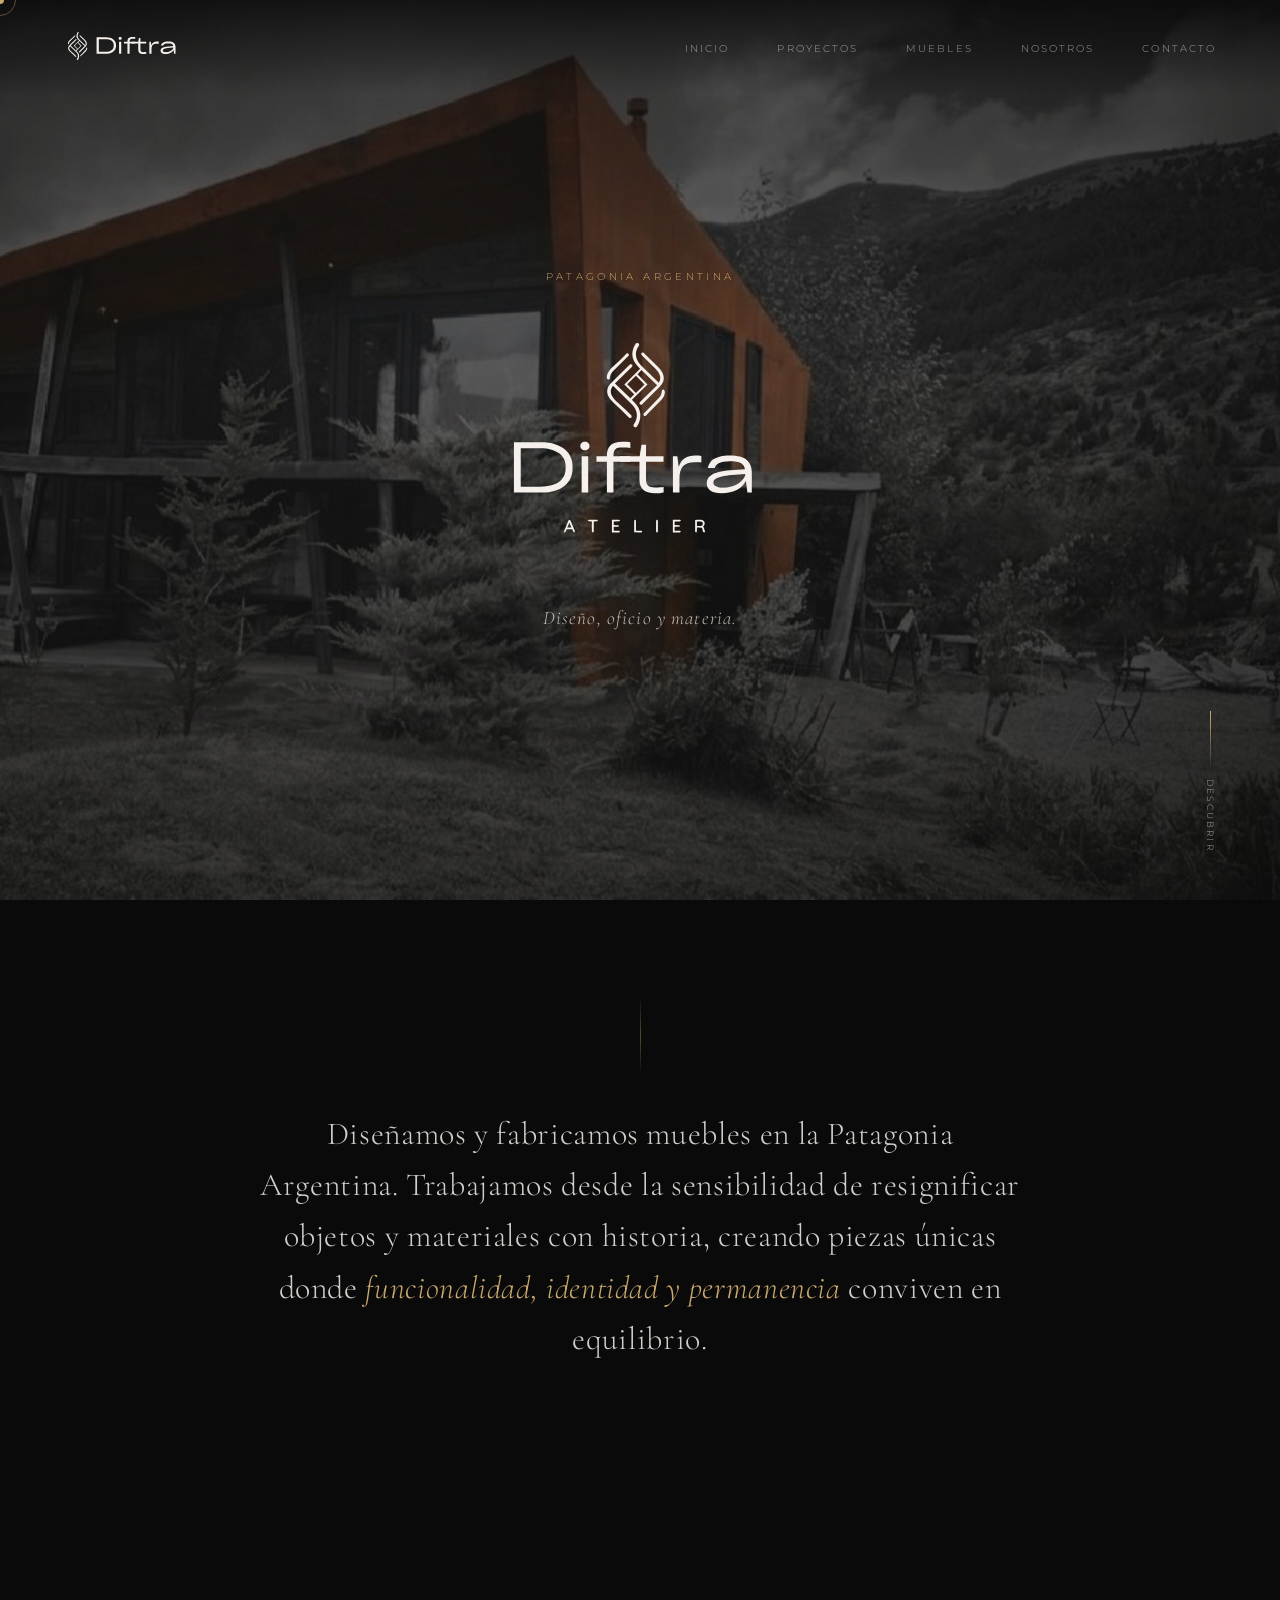
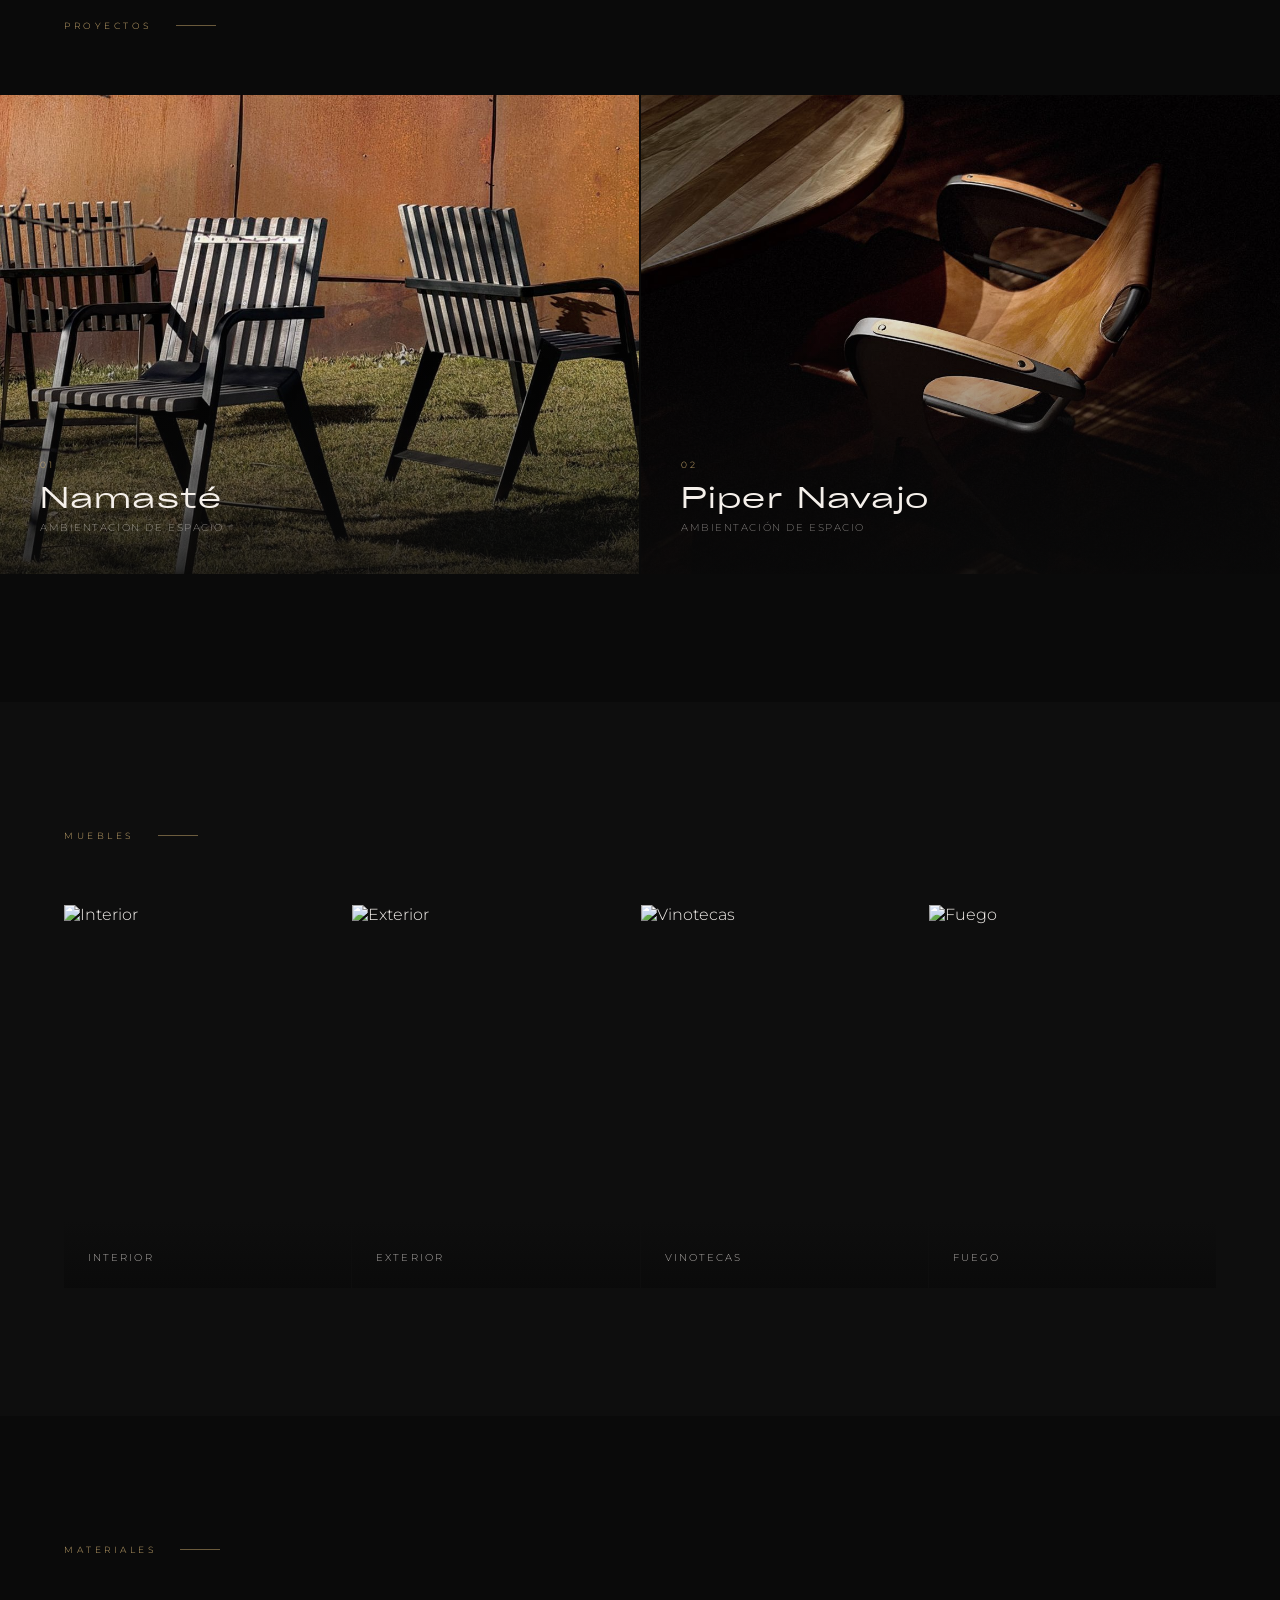
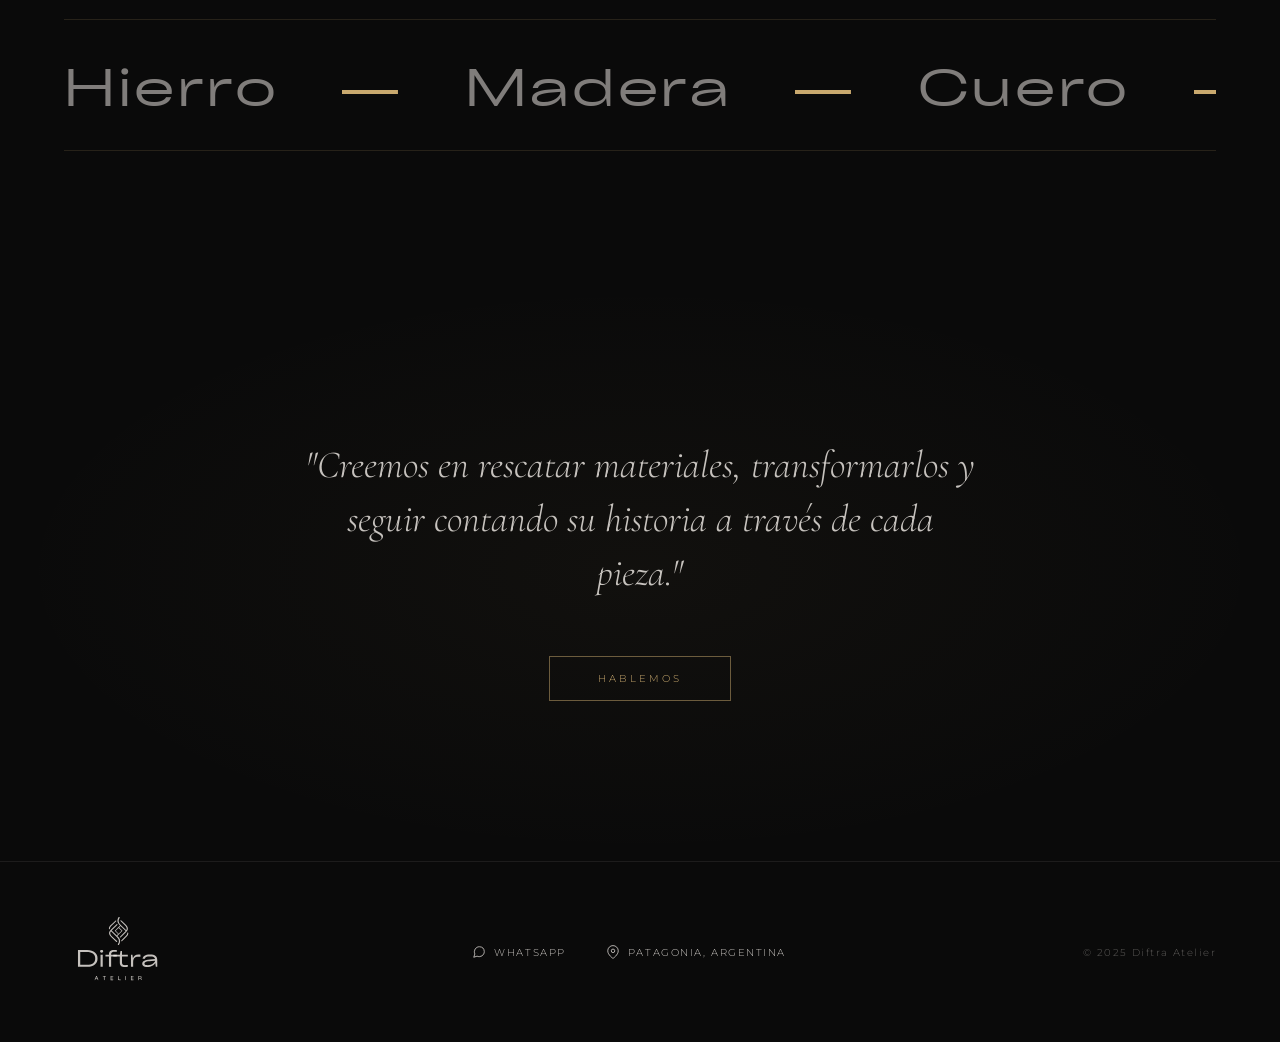
==== index.html @ 9a390478 "Initial static site from Diftra HTML" ====
<!DOCTYPE html>
<html lang="es">
<head>
<meta charset="UTF-8">
<meta name="viewport" content="width=device-width, initial-scale=1.0">
<title>Diftra Atelier</title>
<link rel="preconnect" href="https://fonts.googleapis.com">
<link rel="preconnect" href="https://fonts.gstatic.com" crossorigin>
<link href="https://fonts.googleapis.com/css2?family=Cormorant+Garamond:ital,wght@0,300;0,400;1,300;1,400&family=Montserrat:wght@200;300;400&display=swap" rel="stylesheet">
<style>
  *, *::before, *::after { margin: 0; padding: 0; box-sizing: border-box; }

  @font-face {
    font-family: 'CyGroteskGrand';
    src: url('[data-uri]') format('truetype');
    font-weight: normal;
    font-style: normal;
  }
  :root {
    --negro: #0a0a0a;
    --blanco: #f5f0eb;
    --gris: #888;
    --acento: #c9a96e;
    --serif: 'Cormorant Garamond', Georgia, serif;
    --sans: 'Montserrat', sans-serif;
  }

  html { scroll-behavior: smooth; }

  body {
    background: var(--negro);
    color: var(--blanco);
    font-family: var(--sans);
    font-weight: 300;
    overflow-x: hidden;
    cursor: none;
  }

  /* cursor personalizado */
  .cursor {
    position: fixed;
    width: 8px; height: 8px;
    background: var(--acento);
    border-radius: 50%;
    pointer-events: none;
    z-index: 9999;
    transition: transform 0.15s ease, opacity 0.3s;
    transform: translate(-50%, -50%);
  }
  .cursor-ring {
    position: fixed;
    width: 32px; height: 32px;
    border: 1px solid rgba(201,169,110,0.4);
    border-radius: 50%;
    pointer-events: none;
    z-index: 9998;
    transition: transform 0.4s ease, width 0.3s, height 0.3s;
    transform: translate(-50%, -50%);
  }

  /* NAV */
  nav {
    position: fixed;
    top: 0; left: 0; right: 0;
    z-index: 100;
    padding: 2rem 4rem;
    display: flex;
    align-items: center;
    justify-content: space-between;
    mix-blend-mode: normal;
  }
  nav::before {
    content: '';
    position: absolute;
    inset: 0;
    background: linear-gradient(to bottom, rgba(10,10,10,0.8) 0%, transparent 100%);
    pointer-events: none;
  }
  .nav-logo {
    display: flex;
    align-items: center;
    text-decoration: none;
    position: relative;
  }
  .nav-logo svg {
    height: 28px;
    width: auto;
    fill: var(--blanco);
    transition: opacity 0.3s;
  }
  .nav-logo:hover svg { opacity: 0.7; }
  .nav-links {
    display: flex;
    gap: 3rem;
    list-style: none;
    position: relative;
  }
  .nav-links a {
    font-size: 0.65rem;
    letter-spacing: 0.2em;
    text-transform: uppercase;
    color: rgba(245,240,235,0.6);
    text-decoration: none;
    transition: color 0.4s;
  }
  .nav-links a:hover { color: var(--acento); }

  /* HERO */
  #hero {
    position: relative;
    height: 100vh;
    display: flex;
    align-items: center;
    justify-content: center;
    padding: 0;
    overflow: hidden;
    text-align: center;
  }
  .hero-bg {
    position: absolute;
    inset: 0;
    background: url('[data-uri]') center/cover no-repeat;
    transform: scale(1.05);
    animation: heroReveal 2s cubic-bezier(0.16, 1, 0.3, 1) forwards;
  }
  @keyframes heroReveal {
    from { transform: scale(1.12); opacity: 0.3; }
    to   { transform: scale(1.05); opacity: 1; }
  }
  .hero-overlay {
    position: absolute;
    inset: 0;
    background: linear-gradient(
      to bottom,
      rgba(10,10,10,0.55) 0%,
      rgba(10,10,10,0.35) 40%,
      rgba(10,10,10,0.65) 100%
    );
  }
  .hero-content {
    position: relative;
    z-index: 2;
    max-width: 820px;
    padding: 0 2rem;
    opacity: 0;
    animation: fadeUp 1.4s 0.6s cubic-bezier(0.16, 1, 0.3, 1) forwards;
    display: flex;
    flex-direction: column;
    align-items: center;
  }
  @keyframes fadeUp {
    from { opacity: 0; transform: translateY(40px); }
    to   { opacity: 1; transform: translateY(0); }
  }
  .hero-eyebrow {
    font-size: 0.6rem;
    letter-spacing: 0.35em;
    text-transform: uppercase;
    color: var(--acento);
    margin-bottom: 2.5rem;
    display: block;
  }
  .hero-logo {
    margin-bottom: 2.5rem;
    display: block;
  }
  .hero-logo svg {
    height: clamp(100px, 22vw, 240px);
    width: auto;
    fill: var(--blanco);
    filter: drop-shadow(0 4px 60px rgba(10,10,10,0.6));
  }
  .hero-tagline {
    font-family: var(--serif);
    font-size: 1.2rem;
    font-style: italic;
    font-weight: 300;
    color: rgba(245,240,235,0.75);
    margin-bottom: 0;
    letter-spacing: 0.06em;
  }
  .hero-desc { display: none; }
  .scroll-hint {
    position: absolute;
    bottom: 3rem; right: 4rem;
    z-index: 2;
    display: flex;
    flex-direction: column;
    align-items: center;
    gap: 0.5rem;
    opacity: 0;
    animation: fadeUp 1s 1.4s ease forwards;
  }
  .scroll-hint span {
    font-size: 0.55rem;
    letter-spacing: 0.25em;
    text-transform: uppercase;
    color: rgba(245,240,235,0.65);
    writing-mode: vertical-rl;
  }
  .scroll-line {
    width: 1px;
    height: 60px;
    background: linear-gradient(to bottom, var(--acento), transparent);
    animation: scrollLine 2s 2s ease-in-out infinite;
  }
  @keyframes scrollLine {
    0%   { transform: scaleY(0); transform-origin: top; }
    50%  { transform: scaleY(1); transform-origin: top; }
    51%  { transform-origin: bottom; }
    100% { transform: scaleY(0); transform-origin: bottom; }
  }

  /* SECCIONES GENERALES */
  section {
    padding: 8rem 4rem;
  }
  .section-label {
    font-size: 0.55rem;
    letter-spacing: 0.4em;
    text-transform: uppercase;
    color: var(--acento);
    margin-bottom: 4rem;
    display: flex;
    align-items: center;
    gap: 1.5rem;
  }
  .section-label::after {
    content: '';
    flex: 0 0 40px;
    height: 1px;
    background: var(--acento);
    opacity: 0.5;
  }

  /* INTRO texto central */
  #intro {
    text-align: center;
    padding: 6rem 4rem 8rem;
  }
  .intro-text {
    font-family: var(--serif);
    font-size: clamp(1.4rem, 2.5vw, 2rem);
    font-weight: 300;
    line-height: 1.6;
    color: rgba(245,240,235,0.85);
    max-width: 760px;
    margin: 2rem auto 0;
    letter-spacing: 0.02em;
  }
  .intro-text em { color: var(--acento); font-style: italic; }

  /* PROYECTOS */
  #proyectos { padding: 8rem 0; }
  #proyectos .section-label { padding: 0 4rem; }
  .proyectos-grid {
    display: grid;
    grid-template-columns: 1fr 1fr;
    gap: 2px;
  }
  .proyecto-item {
    position: relative;
    overflow: hidden;
    aspect-ratio: 4/3;
    cursor: none;
  }
  .proyecto-item img {
    width: 100%; height: 100%;
    object-fit: cover;
    transition: transform 1.2s cubic-bezier(0.16, 1, 0.3, 1);
    filter: grayscale(30%);
  }
  .proyecto-item:hover img {
    transform: scale(1.06);
    filter: grayscale(0%);
  }
  .proyecto-overlay {
    position: absolute;
    inset: 0;
    background: linear-gradient(to top, rgba(10,10,10,0.85) 0%, transparent 60%);
    display: flex;
    flex-direction: column;
    justify-content: flex-end;
    padding: 2.5rem;
  }
  .proyecto-num {
    font-size: 0.55rem;
    letter-spacing: 0.3em;
    color: var(--acento);
    margin-bottom: 0.5rem;
  }
  .proyecto-nombre {
    font-family: 'CyGroteskGrand', var(--serif);
    font-size: 1.8rem;
    font-weight: normal;
    letter-spacing: 0.04em;
  }
  .proyecto-sub {
    font-size: 0.65rem;
    letter-spacing: 0.15em;
    text-transform: uppercase;
    color: rgba(245,240,235,0.5);
    margin-top: 0.4rem;
  }

  /* MUEBLES */
  #muebles { background: #0e0e0e; }
  .muebles-grid {
    display: grid;
    grid-template-columns: repeat(4, 1fr);
    gap: 1px;
    margin-top: 3rem;
  }
  .mueble-item {
    position: relative;
    overflow: hidden;
    aspect-ratio: 3/4;
    cursor: none;
  }
  .mueble-item img {
    width: 100%; height: 100%;
    object-fit: cover;
    transition: transform 1s cubic-bezier(0.16, 1, 0.3, 1);
    filter: grayscale(20%);
  }
  .mueble-item:hover img {
    transform: scale(1.08);
    filter: grayscale(0%);
  }
  .mueble-label {
    position: absolute;
    bottom: 0; left: 0; right: 0;
    padding: 2rem 1.5rem 1.5rem;
    background: linear-gradient(to top, rgba(10,10,10,0.9) 0%, transparent 100%);
    font-size: 0.65rem;
    letter-spacing: 0.2em;
    text-transform: uppercase;
    color: rgba(245,240,235,0.7);
  }

  /* MATERIALES */
  #materiales {
    padding: 8rem 4rem;
    overflow: hidden;
  }
  .materiales-marquee-wrap {
    margin-top: 4rem;
    border-top: 1px solid rgba(201,169,110,0.15);
    border-bottom: 1px solid rgba(201,169,110,0.15);
    padding: 2rem 0;
    overflow: hidden;
  }
  .materiales-marquee {
    display: flex;
    gap: 4rem;
    animation: marquee 20s linear infinite;
    width: max-content;
  }
  @keyframes marquee {
    from { transform: translateX(0); }
    to   { transform: translateX(-50%); }
  }
  .material-word {
    font-family: 'CyGroteskGrand', var(--serif);
    font-size: clamp(2rem, 4vw, 3.5rem);
    font-weight: normal;
    color: rgba(245,240,235,0.5);
    white-space: nowrap;
    letter-spacing: 0.05em;
    transition: color 0.4s;
  }
  .material-word.highlight { color: var(--acento); font-style: normal; }

  /* CIERRE */
  #cierre {
    text-align: center;
    padding: 10rem 4rem;
    position: relative;
    overflow: hidden;
  }
  #cierre::before {
    content: '';
    position: absolute;
    inset: 0;
    background: radial-gradient(ellipse at center, rgba(201,169,110,0.04) 0%, transparent 70%);
  }
  .cierre-texto {
    font-family: var(--serif);
    font-size: clamp(1.5rem, 3vw, 2.4rem);
    font-weight: 300;
    font-style: italic;
    line-height: 1.4;
    max-width: 680px;
    margin: 0 auto 3.5rem;
    color: rgba(245,240,235,0.8);
  }
  .btn-contacto {
    display: inline-block;
    padding: 1rem 3rem;
    border: 1px solid rgba(201,169,110,0.5);
    color: var(--acento);
    font-family: var(--sans);
    font-size: 0.6rem;
    letter-spacing: 0.3em;
    text-transform: uppercase;
    text-decoration: none;
    transition: background 0.4s, color 0.4s, border-color 0.4s;
    cursor: none;
  }
  .btn-contacto:hover {
    background: var(--acento);
    color: var(--negro);
    border-color: var(--acento);
  }

  /* FOOTER */
  footer {
    border-top: 1px solid rgba(245,240,235,0.08);
    padding: 3rem 4rem;
    display: flex;
    align-items: center;
    justify-content: space-between;
  }
  .footer-logo svg {
    height: 80px;
    width: auto;
    fill: rgba(245,240,235,0.8);
    transition: fill 0.3s;
  }
  .footer-logo:hover svg { fill: rgba(245,240,235,1); }
  .footer-links {
    display: flex;
    gap: 2.5rem;
    list-style: none;
  }
  .footer-links a {
    font-size: 0.65rem;
    letter-spacing: 0.15em;
    text-transform: uppercase;
    color: rgba(245,240,235,0.8);
    text-decoration: none;
    transition: color 0.3s;
    display: flex;
    align-items: center;
    gap: 0.5rem;
    cursor: none;
  }
  .footer-links a:hover { color: var(--acento); }
  .footer-links svg { width: 14px; height: 14px; flex-shrink: 0; }
  .footer-copy {
    font-size: 0.6rem;
    letter-spacing: 0.15em;
    color: rgba(245,240,235,0.35);
  }

  /* REVEAL ANIMACIONES */
  .reveal {
    opacity: 0;
    transform: translateY(30px);
    transition: opacity 0.9s cubic-bezier(0.16, 1, 0.3, 1), transform 0.9s cubic-bezier(0.16, 1, 0.3, 1);
  }
  .reveal.visible {
    opacity: 1;
    transform: translateY(0);
  }
  .reveal-delay-1 { transition-delay: 0.1s; }
  .reveal-delay-2 { transition-delay: 0.25s; }
  .reveal-delay-3 { transition-delay: 0.4s; }

  /* separador decorativo */
  .sep {
    width: 1px;
    height: 80px;
    background: linear-gradient(to bottom, transparent, var(--acento), transparent);
    margin: 0 auto;
    opacity: 0.4;
  }

  .nav-hamburger {
    display: none;
    flex-direction: column;
    gap: 5px;
    background: none;
    border: none;
    cursor: none;
    padding: 4px;
    position: relative;
    z-index: 101;
  }
  .nav-hamburger span {
    display: block;
    width: 24px;
    height: 1px;
    background: var(--blanco);
    transition: transform 0.4s cubic-bezier(0.16,1,0.3,1), opacity 0.3s;
    transform-origin: center;
  }
  .nav-hamburger.open span:nth-child(1) { transform: translateY(6px) rotate(45deg); }
  .nav-hamburger.open span:nth-child(2) { opacity: 0; }
  .nav-hamburger.open span:nth-child(3) { transform: translateY(-6px) rotate(-45deg); }

  nav.collapsed .nav-hamburger { display: flex; }
  nav.collapsed .nav-links {
    display: flex;
    flex-direction: column;
    gap: 0;
    position: fixed;
    top: 0; right: 0;
    width: 100%;
    height: 100vh;
    background: rgba(10,10,10,0.97);
    justify-content: center;
    align-items: center;
    transform: translateX(100%);
    transition: transform 0.6s cubic-bezier(0.16,1,0.3,1);
    z-index: 100;
  }
  nav.collapsed .nav-links.open { transform: translateX(0); }
  nav.collapsed .nav-links li { opacity: 0; transform: translateY(20px); transition: opacity 0.4s, transform 0.4s; }
  nav.collapsed .nav-links.open li { opacity: 1; transform: translateY(0); }
  nav.collapsed .nav-links.open li:nth-child(1) { transition-delay: 0.15s; }
  nav.collapsed .nav-links.open li:nth-child(2) { transition-delay: 0.22s; }
  nav.collapsed .nav-links.open li:nth-child(3) { transition-delay: 0.29s; }
  nav.collapsed .nav-links.open li:nth-child(4) { transition-delay: 0.36s; }
  nav.collapsed .nav-links.open li:nth-child(5) { transition-delay: 0.43s; }
  nav.collapsed .nav-links a {
    font-size: 1rem;
    font-family: var(--sans);
    font-weight: 200;
    letter-spacing: 0.25em;
    text-transform: uppercase;
    padding: 1.5rem 0;
    color: rgba(245,240,235,0.7);
  }
  nav.collapsed .nav-links a:hover { color: var(--acento); }

  @media (max-width: 900px) {
    nav { padding: 1.5rem 2rem; }
    section, #intro, #cierre { padding: 5rem 2rem; }
    #proyectos .section-label { padding: 0 2rem; }
    .proyectos-grid { grid-template-columns: 1fr; }
    .muebles-grid { grid-template-columns: repeat(2, 1fr); }
    footer { flex-direction: column; gap: 2rem; text-align: center; }
    #hero { padding: 0 2rem 4rem; }
  }
</style>
</head>
<body>

<div class="cursor" id="cursor"></div>
<div class="cursor-ring" id="cursorRing"></div>

<!-- NAV -->
<nav>
  <a href="#" class="nav-logo">
    <svg xmlns="http://www.w3.org/2000/svg" viewBox="0 0 964.04 233.64"><g><path d="M185.53,114.54c11.99-16.44,2.98-35.17-9.45-47.22l-34.63-33.57c-.84-.81-1.64-1.76-2.43-2.68-2.47-2.91-5.28-6.22-8.8-3.72-.86.61-1.34,2.09-1.44,3.29-.1,1.28.19,2.32.81,2.94l37.86,37.18c10.13,9.95,19.96,24.84,9.86,39.65l-45.47-44.48c-5.91-5.79-9.96-10.88-13.13-16.52-7.3-13.01-6.18-28.64,2.93-40.78,1.55-2.06,1.67-5.02.27-6.88-.81-1.08-3.03-1.74-4.7-1.75-1.37.05-2.39.38-2.96,1.12-3.39,4.43-6.07,9.87-8.2,16.64-4.15,13.2-4.1,33.15,19.5,53.47l-43.76,43.58,27.44,27.17-10.71,11.49-42.61-41.46,47.12-45.75c1.45-1.4,1.37-4.66.55-6.05-.62-1.05-2.32-1.35-2.83-1.42-1.5-.2-2.84.11-3.57.82l-39.42,38.61c-5.99,5.86-10.95,10.8-15.84,16.43-8.54,9.85-9.85,23.11-3.44,34.61,3.67,6.59,8.66,11.59,13.51,16.02,14.41,13.16,28.48,26.75,43.01,41.56.95.97,2.62.97,3.29.93,1.1-.07,2.5-.43,3.13-1.25,1.06-1.38.71-4.72-.65-6.16-11.03-11.7-22.38-22.03-34.4-32.97l-1.22-1.11c-15.56-14.16-29.48-29.53-14.78-47.97l51.99,51.2c16.78,16.53,18.88,36.77,5.75,55.55-.87,1.25-1.21,2.83-.92,4.34.28,1.45,1.08,2.68,2.27,3.46.75.49,1.68.75,2.65.75,1.68,0,3.47-.78,4.63-2.48,12.64-18.58,12.75-41.38.27-58.08-3.64-4.87-7.65-8.94-11.89-13.24-.73-.74-1.47-1.49-2.21-2.25l43.06-42.62-27.62-28.37,10.86-11.35,43.31,42.06-47.2,45.95c-1.72,1.68-1.82,4.8-.76,6.26.63.87,2.09,1.36,3.25,1.45,1.16.09,2.13-.17,2.72-.76l46.48-45.83c3.14-3.1,5.93-6.32,8.5-9.86ZM113.97,138.8l-24.24-24.29,24.02-23.97,24.24,24.29-24.02,23.97Z"/><path d="M193.08,131.47c-.82-1.43-2.12-2.19-3.75-2.2h-.04c-2.94,0-3.31,2.49-3.78,5.64-.65,4.37-1.64,10.97-8.89,18.4l-40.78,41.78c-.73.74-1.07,1.97-.94,3.35.1,1.05.52,2.39,1.42,3.02.74.52,1.67.76,2.6.76,1.3,0,2.6-.48,3.4-1.39l.4-.45c3.11-3.51,5.79-6.53,9.24-9.97l28.74-28.63c4.24-4.22,7.53-8.42,10.06-12.82,2.58-4.5,4.72-13.34,2.33-17.5Z"/><path d="M37.62,101.3s.09,0,.13,0c3.36-.09,3.73-2.59,4.21-5.76.62-4.18,1.56-10.49,8.98-17.82l42.58-42.06c.81-.8,1.15-1.93.97-3.18-.22-1.49-1.13-2.86-2.33-3.5-1.62-.86-4.05-.28-5.52,1.32-11.33,12.31-22.94,23.22-32.8,32.27-5.24,4.81-10.2,9.36-14.37,15.18-4.55,6.35-7.83,16.85-5.42,21.4.75,1.41,1.98,2.14,3.57,2.14Z"/></g><g><path d="M347.92,42.96c14.36,0,26.91,1.72,37.64,5.15,10.74,3.43,19.73,8.17,26.97,14.2,7.24,6.04,12.68,13.12,16.3,21.25,3.62,8.13,5.43,16.9,5.43,26.3v5.34c0,9.4-1.81,18.17-5.43,26.3-3.62,8.13-9.05,15.22-16.3,21.25-7.24,6.04-16.23,10.77-26.97,14.2-10.74,3.43-23.29,5.15-37.64,5.15h-76.05V42.96h76.05ZM415.02,109.86c0-7.24-1.37-13.91-4.1-20.01-2.74-6.1-7.02-11.4-12.87-15.92-5.85-4.51-13.22-8.03-22.11-10.58-8.9-2.54-19.57-3.81-32.02-3.81h-53.18v105.98h53.18c12.45,0,23.13-1.27,32.02-3.81,8.89-2.54,16.26-6.07,22.11-10.58,5.84-4.51,10.13-9.82,12.87-15.92,2.73-6.1,4.1-12.77,4.1-20.01v-5.34Z"/><path d="M477.92,61.54c-2.29,2.22-5.4,3.34-9.34,3.34s-7.24-1.11-9.53-3.34c-2.29-2.22-3.43-5.11-3.43-8.67s1.14-6.26,3.43-8.48c2.29-2.22,5.46-3.34,9.53-3.34s7.05,1.11,9.34,3.34c2.29,2.22,3.43,5.05,3.43,8.48s-1.14,6.45-3.43,8.67ZM477.53,182.1v-101.02h-18.11v101.02h18.11Z"/><path d="M572.46,56.87c-4.7,0-8.64.41-11.82,1.24-3.18.83-5.75,2.16-7.72,4-1.97,1.84-3.37,4.26-4.19,7.24-.83,2.99-1.24,6.7-1.24,11.15v.57h46.89v15.25h-46.89v85.77h-18.11v-85.77h-28.97v-15.25h28.97v-1.72c0-12.45,3.34-21.95,10.01-28.5,6.67-6.54,17.63-9.82,32.88-9.82,5.21,0,9.5.16,12.87.48,3.37.32,6.45.8,9.24,1.43v15.44c-3.18-.38-6.42-.73-9.72-1.05-3.31-.32-7.37-.48-12.2-.48Z"/><path d="M686.05,96.33h-48.41v46.89c0,4.57.41,8.45,1.24,11.63.83,3.18,2.22,5.75,4.19,7.72,1.97,1.97,4.54,3.37,7.72,4.19,3.17.83,7.05,1.24,11.63,1.24,5.21,0,9.59-.16,13.15-.48,3.56-.32,7.18-.73,10.86-1.24v15.82c-3.18.63-6.64,1.11-10.39,1.43-3.75.32-8.29.48-13.63.48-15,0-25.89-3.21-32.69-9.63-6.8-6.41-10.2-16.17-10.2-29.26v-48.8h-53.99v-15.25h54.56l4.96-31.45h12.58v31.45h48.41v15.25Z"/><path d="M773.35,79.17c3.81,0,7.15.16,10.01.48,2.86.32,5.37.67,7.53,1.05v17.92c-2.92-.25-5.85-.44-8.77-.57-2.92-.12-6.42-.19-10.48-.19-13.98,0-24.37,3.56-31.16,10.67-6.8,7.12-10.2,18.62-10.2,34.5v39.07h-18.11v-101.02h12.2l3.81,29.73c3.43-10.8,9.02-18.77,16.77-23.92,7.75-5.15,17.22-7.72,28.4-7.72Z"/><path d="M869.41,79.17c11.06,0,20.46,1.05,28.21,3.14,7.75,2.1,14.07,5.21,18.97,9.34,4.89,4.13,8.45,9.24,10.67,15.34,2.22,6.1,3.34,13.15,3.34,21.16v53.94h-12.2l-4.19-32.78c-2.29,4.7-5.46,9.18-9.53,13.44-4.07,4.26-8.96,7.94-14.68,11.06-5.72,3.11-12.23,5.59-19.54,7.43-7.31,1.84-15.34,2.76-24.11,2.76-6.99,0-13.03-.73-18.11-2.19-5.08-1.46-9.31-3.43-12.68-5.91-3.37-2.48-5.85-5.34-7.43-8.58-1.59-3.24-2.38-6.64-2.38-10.2,0-4.83.98-9.27,2.95-13.34,1.97-4.07,5.43-7.65,10.39-10.77,4.96-3.11,11.59-5.78,19.92-8.01,8.32-2.22,18.84-3.78,31.55-4.67l40.98-3.05c-.76-3.81-2.03-7.11-3.81-9.91-1.78-2.79-4.29-5.11-7.53-6.96-3.24-1.84-7.34-3.21-12.29-4.1-4.96-.89-10.99-1.33-18.11-1.33-7.5,0-13.72.51-18.68,1.52-4.96,1.02-9.02,2.38-12.2,4.1-3.18,1.72-5.59,3.69-7.24,5.91-1.65,2.22-2.93,4.61-3.81,7.15h-19.25c1.14-4.7,3.02-9.15,5.62-13.34,2.6-4.19,6.29-7.84,11.06-10.96,4.77-3.11,10.74-5.59,17.92-7.43,7.18-1.84,15.92-2.76,26.21-2.76ZM850.54,168.19c9.78,0,18.52-1.24,26.21-3.72,7.69-2.48,14.17-5.62,19.44-9.44,5.27-3.81,9.31-7.94,12.1-12.39,2.79-4.45,4.19-8.58,4.19-12.39l-28.02,2.1c-12.84.89-23.19,2.13-31.07,3.72-7.88,1.59-13.98,3.34-18.3,5.24-4.32,1.91-7.24,3.97-8.77,6.2-1.52,2.22-2.29,4.48-2.29,6.77,0,1.78.41,3.53,1.24,5.24.83,1.72,2.29,3.21,4.38,4.48,2.1,1.27,4.86,2.29,8.29,3.05,3.43.76,7.62,1.14,12.58,1.14Z"/></g></svg>
  </a>
  <button class="nav-hamburger" id="navHamburger" aria-label="Abrir menú">
    <span></span><span></span><span></span>
  </button>
  <ul class="nav-links" id="navLinks">
    <li><a href="#hero">Inicio</a></li>
    <li><a href="#proyectos">Proyectos</a></li>
    <li><a href="#muebles">Muebles</a></li>
    <li><a href="#materiales">Nosotros</a></li>
    <li><a href="#cierre">Contacto</a></li>
  </ul>
</nav>

<!-- HERO -->
<section id="hero">
  <div class="hero-bg"></div>
  <div class="hero-overlay"></div>
  <div class="hero-content">
    <span class="hero-eyebrow">Patagonia Argentina</span>
    <div class="hero-logo">
      <svg xmlns="http://www.w3.org/2000/svg" viewBox="0 0 671.69 481.07"><g><path d="M464.08,421.31c-2.8-2.65-1.26-8.84-3.87-9.07-3.31-.29-6-.33-9.22-.34l-.23,7.27c-.02.62-.39,1.95-.57,2.46-.23.67-2.95-.26-2.95-1.01l.05-23.98c7.25-.38,17.71-2.25,19.1,5.63.51,2.88-1.08,5.67-3.02,7.88.57,1.1,1.53,2.9,1.86,4l2.07,6.78c-.15.53-2.62.94-3.22.37ZM460.3,408.28c3.22-1.04,3.11-7.44.22-8.03-3.18-.65-6.35-.55-9.73-.47l.16,8.96c3.19.12,6.58.43,9.35-.47Z"/><path d="M189.73,415.43l-2.47,5.49c-.24.53-2.11,1.26-2.38.76s-.49-1.93-.15-2.74l8.86-21.39c.17-.42,1.28-1.32,1.65-1.35.49-.04,1.63.79,1.86,1.36l8.99,21.53c.24.57-.09,2.11-.41,2.59s-2.17-.22-2.41-.74l-2.41-5.3-11.13-.21ZM199.37,411.98l-4.16-9.64-4.13,9.61,8.29.03Z"/><path d="M415.14,410.43l-8.88.13-.21,7.83,10.27.17c.68.01,1.8.72,2.16,1.1.49.51-1.09,2.28-1.92,2.27l-13.95-.14v-25.35s13.86-.15,13.86-.15c.57,0,2.06,1.07,2.16,1.57.13.68-1.34,1.8-2.14,1.8l-10.23.06-.09,7.36,8.63.15c.55,0,1.85,1.01,2.24,1.39s-1.27,1.81-1.91,1.82Z"/><path d="M244.05,419.6c0,.87-1.17,2.27-1.81,2.34s-2-1.25-2-1.91l-.02-19.99-5.83-.45c-.65-.05-1.82-.6-2.23-1.03-.52-.54,1.35-2.28,2.18-2.28l15.81.06c.53,0,2,.95,2.02,1.47s-.99,1.71-1.49,1.73l-6.57.32-.05,19.74Z"/><path d="M338.9,418.56c.85.03,2.42,1.31,2.12,1.89s-1.86,1.56-2.57,1.54l-13.36-.38-.03-23.08c0-.67.81-1.77,1.15-2.18s2.38.96,2.38,1.61l.13,20.29,10.18.32Z"/><path d="M372.65,419.66c0,.63-1,2.08-1.47,2.24-.62.22-2.22-1.17-2.22-1.95l.05-21.54c0-.54.98-1.77,1.37-2.05.53-.38,2.25,1.21,2.25,1.9l.02,21.4Z"/><path d="M293.1,410.4l-8.99.25v7.78s10.09.11,10.09.11c.73,0,2.02.89,2.3,1.4.34.64-1.39,2-2.24,1.99l-13.8-.18.02-25.3,13.53-.22c.84-.01,2.36,1.08,2.58,1.61.27.67-1.36,1.78-2.11,1.79l-10.4.13.11,7.34,8.4.08c.63,0,1.95.94,2.21,1.44s-1.11,1.76-1.68,1.78Z"/></g><g><path d="M380.4,124.87c8.68-11.9,2.15-25.46-6.84-34.19l-25.07-24.3c-.6-.59-1.19-1.28-1.76-1.94-1.79-2.11-3.82-4.5-6.37-2.69-.62.44-.97,1.51-1.04,2.38-.07.93.13,1.68.59,2.13l27.41,26.92c7.34,7.2,14.45,17.98,7.14,28.7l-32.91-32.2c-4.28-4.19-7.21-7.88-9.5-11.96-5.29-9.42-4.47-20.73,2.12-29.52,1.12-1.49,1.21-3.63.2-4.98-.59-.78-2.19-1.26-3.4-1.26-.99.04-1.73.28-2.14.81-2.45,3.21-4.39,7.15-5.94,12.05-3.01,9.56-2.97,24,14.12,38.71l-31.68,31.55,19.87,19.67-7.75,8.32-30.85-30.02,34.11-33.12c1.05-1.02.99-3.38.4-4.38-.45-.76-1.68-.98-2.05-1.03-1.09-.14-2.06.08-2.58.59l-28.54,27.95c-4.33,4.25-7.93,7.82-11.47,11.9-6.18,7.13-7.13,16.73-2.49,25.06,2.66,4.77,6.27,8.39,9.78,11.6,10.43,9.52,20.62,19.36,31.14,30.09.69.7,1.9.7,2.38.68.8-.05,1.81-.31,2.27-.9.77-1,.51-3.41-.47-4.46-7.99-8.47-16.2-15.95-24.9-23.87l-.89-.81c-11.26-10.25-21.34-21.38-10.7-34.73l37.64,37.06c12.15,11.96,13.67,26.62,4.16,40.22-.63.91-.88,2.05-.67,3.14.2,1.05.79,1.94,1.64,2.5.54.36,1.22.54,1.92.54,1.21,0,2.51-.56,3.35-1.79,9.15-13.45,9.23-29.96.19-42.05-2.63-3.53-5.54-6.47-8.61-9.59-.53-.54-1.06-1.08-1.6-1.63l31.17-30.85-19.99-20.53,7.86-8.21,31.36,30.45-34.17,33.27c-1.25,1.22-1.32,3.47-.55,4.54.46.63,1.51.98,2.35,1.05.84.07,1.54-.12,1.97-.55l33.65-33.18c2.28-2.24,4.29-4.58,6.16-7.14ZM328.6,142.43l-17.55-17.59,17.39-17.35,17.55,17.59-17.39,17.35Z"/><path d="M385.87,137.13c-.59-1.03-1.53-1.58-2.72-1.59h-.03c-2.13,0-2.4,1.8-2.74,4.08-.47,3.16-1.19,7.94-6.44,13.32l-29.52,30.25c-.53.54-.77,1.42-.68,2.43.07.76.38,1.73,1.03,2.18.53.37,1.21.55,1.88.55.94,0,1.88-.35,2.46-1l.29-.33c2.25-2.54,4.19-4.73,6.69-7.22l20.8-20.73c3.07-3.06,5.45-6.09,7.28-9.28,1.87-3.26,3.42-9.66,1.69-12.67Z"/><path d="M273.33,115.29s.06,0,.1,0c2.43-.06,2.7-1.87,3.05-4.17.45-3.02,1.13-7.59,6.5-12.9l30.82-30.45c.58-.58.83-1.4.7-2.31-.16-1.08-.82-2.07-1.69-2.53-1.17-.62-2.93-.2-4,.96-8.2,8.91-16.61,16.81-23.75,23.36-3.8,3.48-7.38,6.77-10.4,10.99-3.29,4.6-5.67,12.2-3.92,15.5.54,1.02,1.43,1.55,2.59,1.55Z"/></g><g><path d="M139.06,241.26c10.39,0,19.48,1.24,27.25,3.73,7.77,2.48,14.28,5.91,19.53,10.28,5.24,4.37,9.18,9.5,11.8,15.39,2.62,5.89,3.93,12.24,3.93,19.04v3.86c0,6.81-1.31,13.16-3.93,19.04-2.62,5.89-6.55,11.02-11.8,15.39-5.24,4.37-11.75,7.8-19.53,10.28-7.77,2.48-16.86,3.73-27.25,3.73h-55.06v-100.73h55.06ZM187.63,289.7c0-5.24-.99-10.07-2.97-14.49-1.98-4.42-5.08-8.26-9.31-11.52-4.23-3.26-9.57-5.82-16.01-7.66-6.44-1.84-14.17-2.76-23.18-2.76h-38.5v76.72h38.5c9.01,0,16.74-.92,23.18-2.76,6.44-1.84,11.77-4.39,16.01-7.66,4.23-3.26,7.33-7.11,9.31-11.52,1.98-4.42,2.97-9.24,2.97-14.49v-3.86Z"/><path d="M233.17,254.72c-1.66,1.61-3.91,2.41-6.76,2.41s-5.24-.8-6.9-2.41c-1.66-1.61-2.48-3.7-2.48-6.28s.83-4.53,2.48-6.14c1.66-1.61,3.95-2.41,6.9-2.41s5.11.81,6.76,2.41c1.66,1.61,2.48,3.66,2.48,6.14s-.83,4.67-2.48,6.28ZM232.89,341.99v-73.13h-13.11v73.13h13.11Z"/><path d="M301.61,251.34c-3.4,0-6.26.3-8.56.9-2.3.6-4.16,1.57-5.59,2.9-1.43,1.33-2.44,3.08-3.04,5.24-.6,2.16-.9,4.85-.9,8.07v.41h33.95v11.04h-33.95v62.09h-13.11v-62.09h-20.97v-11.04h20.97v-1.24c0-9.01,2.42-15.89,7.24-20.63,4.83-4.74,12.76-7.11,23.8-7.11,3.77,0,6.88.12,9.31.34,2.44.23,4.67.58,6.69,1.03v11.18c-2.3-.28-4.65-.53-7.04-.76-2.39-.23-5.34-.34-8.83-.34Z"/><path d="M383.85,279.9h-35.05v33.95c0,3.31.3,6.12.9,8.42.6,2.3,1.61,4.16,3.04,5.59,1.42,1.43,3.29,2.44,5.59,3.04,2.3.6,5.11.9,8.42.9,3.77,0,6.94-.11,9.52-.35,2.57-.23,5.2-.53,7.87-.9v11.45c-2.3.46-4.81.8-7.52,1.03-2.71.23-6,.35-9.87.35-10.86,0-18.74-2.32-23.66-6.97-4.92-4.64-7.38-11.7-7.38-21.18v-35.33h-39.09v-11.04h39.5l3.59-22.77h9.11v22.77h35.05v11.04Z"/><path d="M447.05,267.48c2.76,0,5.18.12,7.24.35,2.07.23,3.89.48,5.45.76v12.97c-2.12-.18-4.23-.32-6.35-.41-2.12-.09-4.65-.14-7.59-.14-10.12,0-17.64,2.58-22.56,7.73-4.92,5.15-7.38,13.48-7.38,24.98v28.29h-13.11v-73.13h8.83l2.76,21.53c2.48-7.82,6.53-13.59,12.14-17.32,5.61-3.73,12.46-5.59,20.56-5.59Z"/><path d="M516.59,267.48c8,0,14.81.76,20.42,2.28,5.61,1.52,10.19,3.77,13.73,6.76,3.54,2.99,6.12,6.69,7.73,11.11,1.61,4.42,2.42,9.52,2.42,15.32v39.05h-8.83l-3.04-23.73c-1.66,3.4-3.96,6.65-6.9,9.73-2.95,3.08-6.48,5.75-10.63,8-4.14,2.26-8.85,4.05-14.14,5.38-5.29,1.33-11.11,2-17.46,2-5.06,0-9.43-.53-13.11-1.59-3.68-1.06-6.74-2.48-9.18-4.28-2.44-1.79-4.23-3.86-5.38-6.21-1.15-2.35-1.73-4.81-1.73-7.38,0-3.49.71-6.71,2.14-9.66,1.42-2.94,3.93-5.54,7.52-7.8,3.59-2.25,8.39-4.19,14.42-5.8,6.02-1.61,13.64-2.74,22.84-3.38l29.67-2.21c-.55-2.76-1.47-5.15-2.76-7.18-1.29-2.02-3.1-3.7-5.45-5.04-2.35-1.33-5.31-2.32-8.9-2.97-3.59-.64-7.96-.97-13.11-.97-5.43,0-9.94.37-13.52,1.1-3.59.74-6.53,1.73-8.83,2.97-2.3,1.24-4.05,2.67-5.24,4.28-1.2,1.61-2.12,3.34-2.76,5.17h-13.94c.83-3.4,2.18-6.62,4.07-9.66,1.88-3.04,4.55-5.68,8-7.93,3.45-2.25,7.77-4.05,12.97-5.38,5.2-1.33,11.52-2,18.97-2ZM502.93,331.92c7.08,0,13.41-.9,18.97-2.69,5.56-1.79,10.26-4.07,14.08-6.83,3.82-2.76,6.74-5.75,8.76-8.97,2.02-3.22,3.04-6.21,3.04-8.97l-20.28,1.52c-9.29.64-16.79,1.54-22.49,2.69-5.7,1.15-10.12,2.41-13.25,3.79-3.13,1.38-5.24,2.88-6.35,4.48-1.1,1.61-1.66,3.24-1.66,4.9,0,1.29.3,2.55.9,3.79.6,1.24,1.66,2.32,3.17,3.24,1.52.92,3.52,1.66,6,2.21,2.48.55,5.52.83,9.11.83Z"/></g></svg>
    </div>
    <p class="hero-tagline">Diseño, oficio y materia.</p>
    <p class="hero-desc">Diseñamos y fabricamos muebles en la Patagonia argentina, explorando la relación entre materiales, oficio y sensibilidad. Trabajamos desde la resignificación de objetos con historia, creando piezas únicas.</p>
  </div>
  <div class="scroll-hint">
    <div class="scroll-line"></div>
    <span>Descubrir</span>
  </div>
</section>

<!-- INTRO -->
<div id="intro">
  <div class="sep"></div>
  <p class="intro-text reveal">
    Diseñamos y fabricamos muebles en la Patagonia Argentina. Trabajamos desde la sensibilidad de resignificar objetos y materiales con historia, creando piezas únicas donde <em>funcionalidad, identidad y permanencia</em> conviven en equilibrio.
  </p>
</div>

<!-- PROYECTOS -->
<section id="proyectos">
  <div class="section-label reveal">Proyectos</div>
  <div class="proyectos-grid">
    <div class="proyecto-item reveal">
      <img src="[data-uri]" alt="Namasté">
      <div class="proyecto-overlay">
        <span class="proyecto-num">01</span>
        <h2 class="proyecto-nombre">Namasté</h2>
        <p class="proyecto-sub">Ambientación de espacio</p>
      </div>
    </div>
    <div class="proyecto-item reveal reveal-delay-2">
      <img src="[data-uri]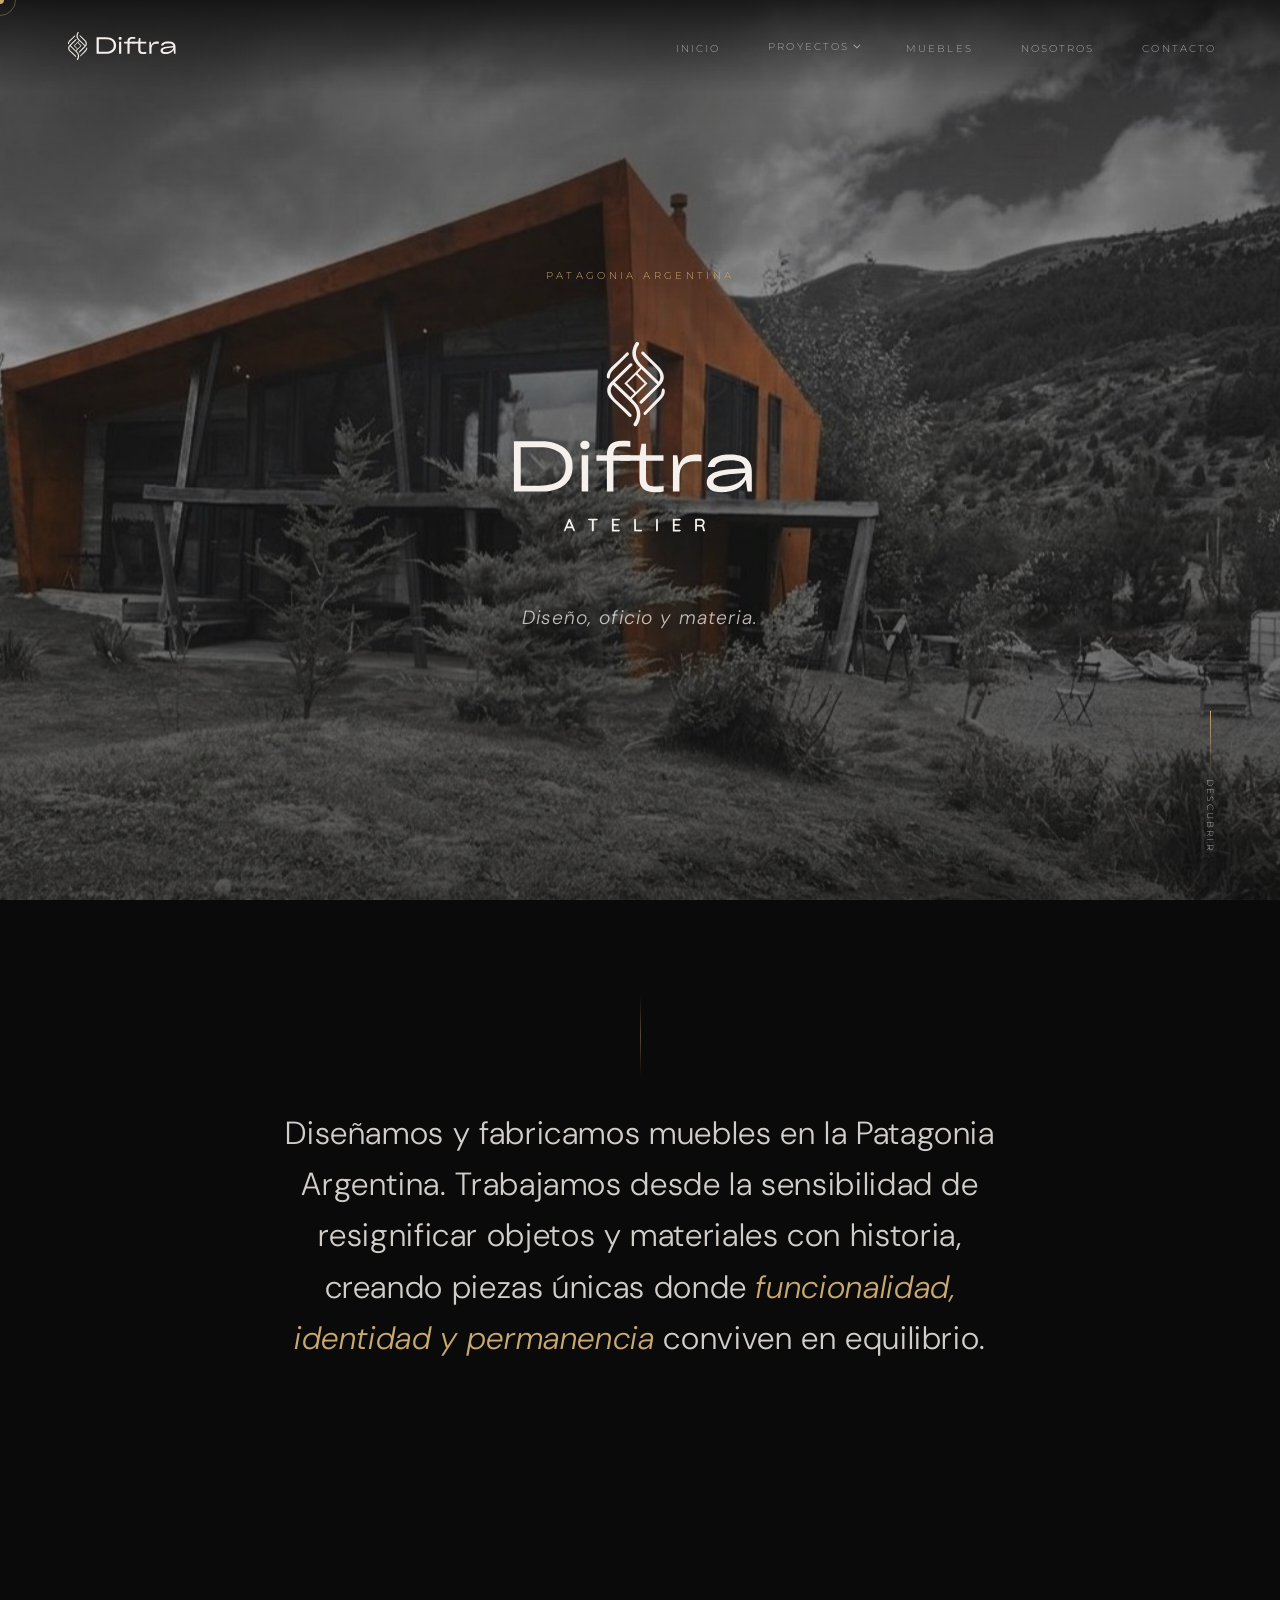
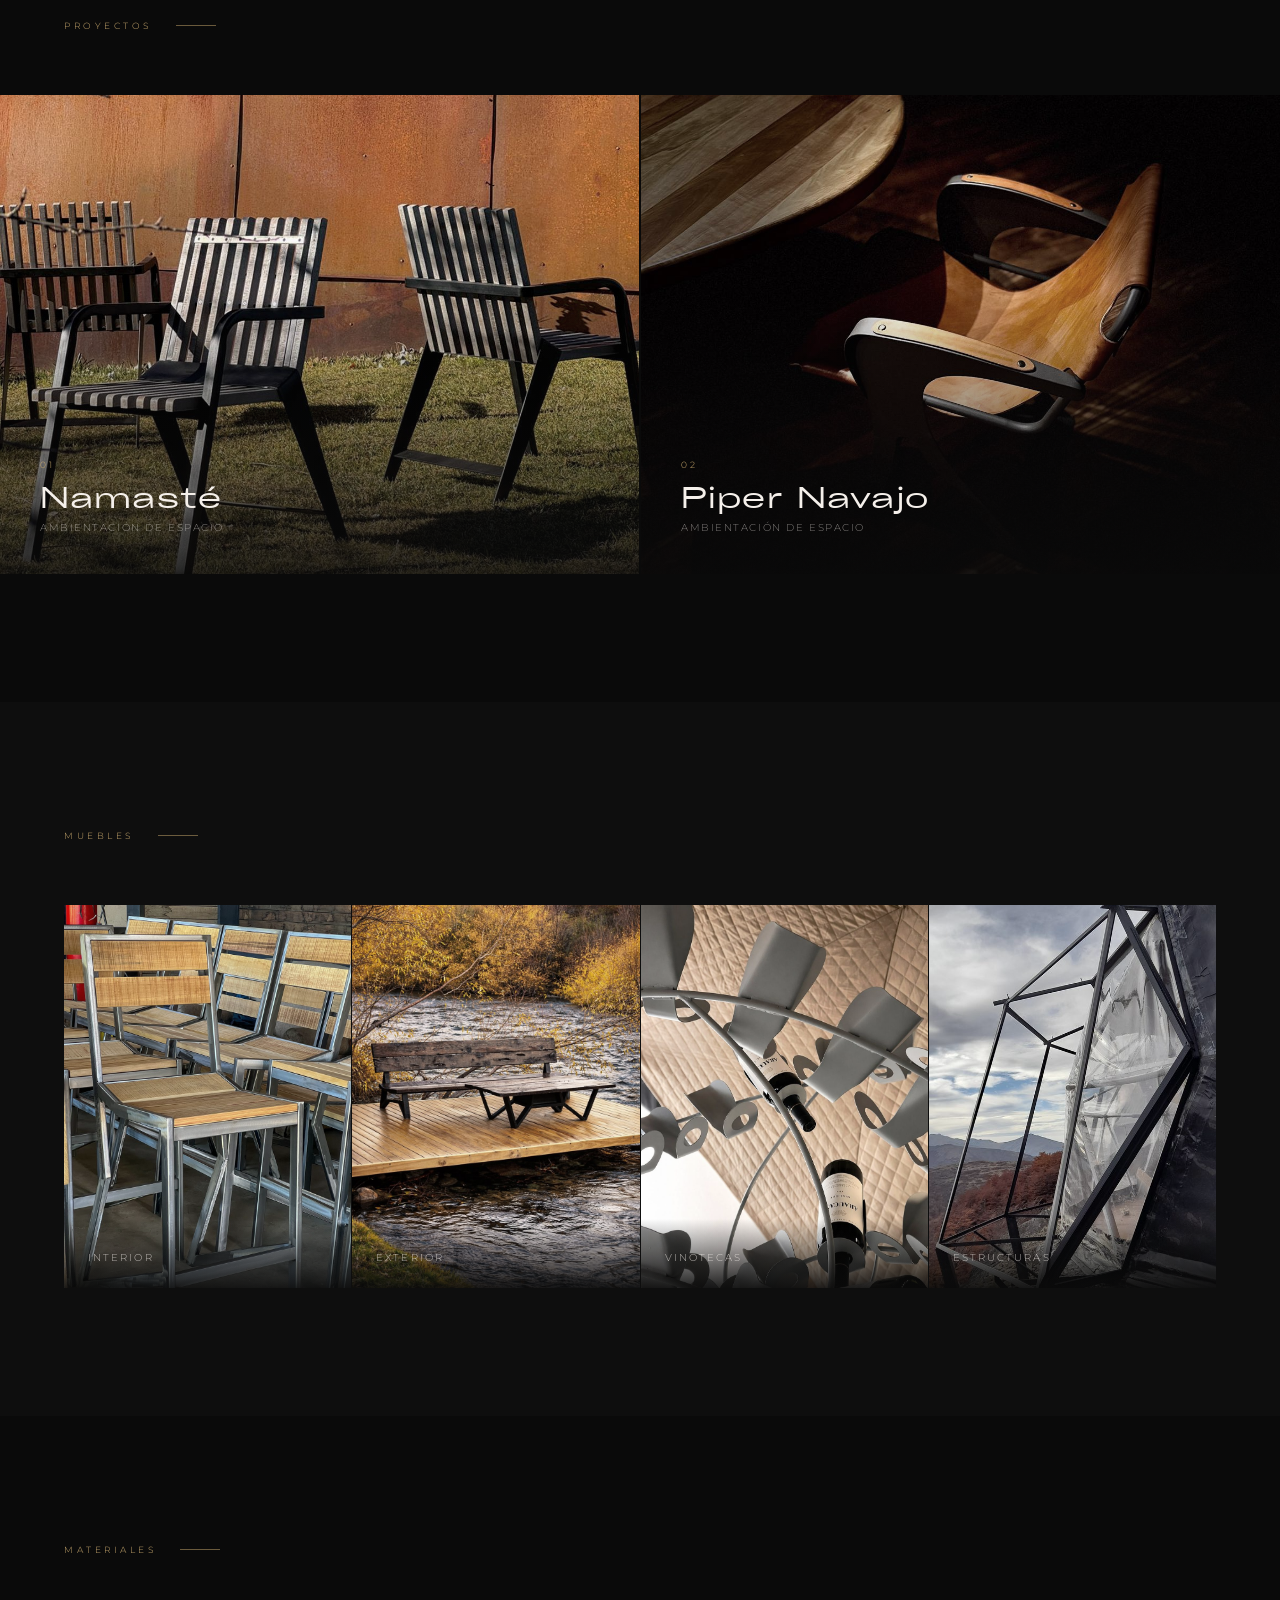
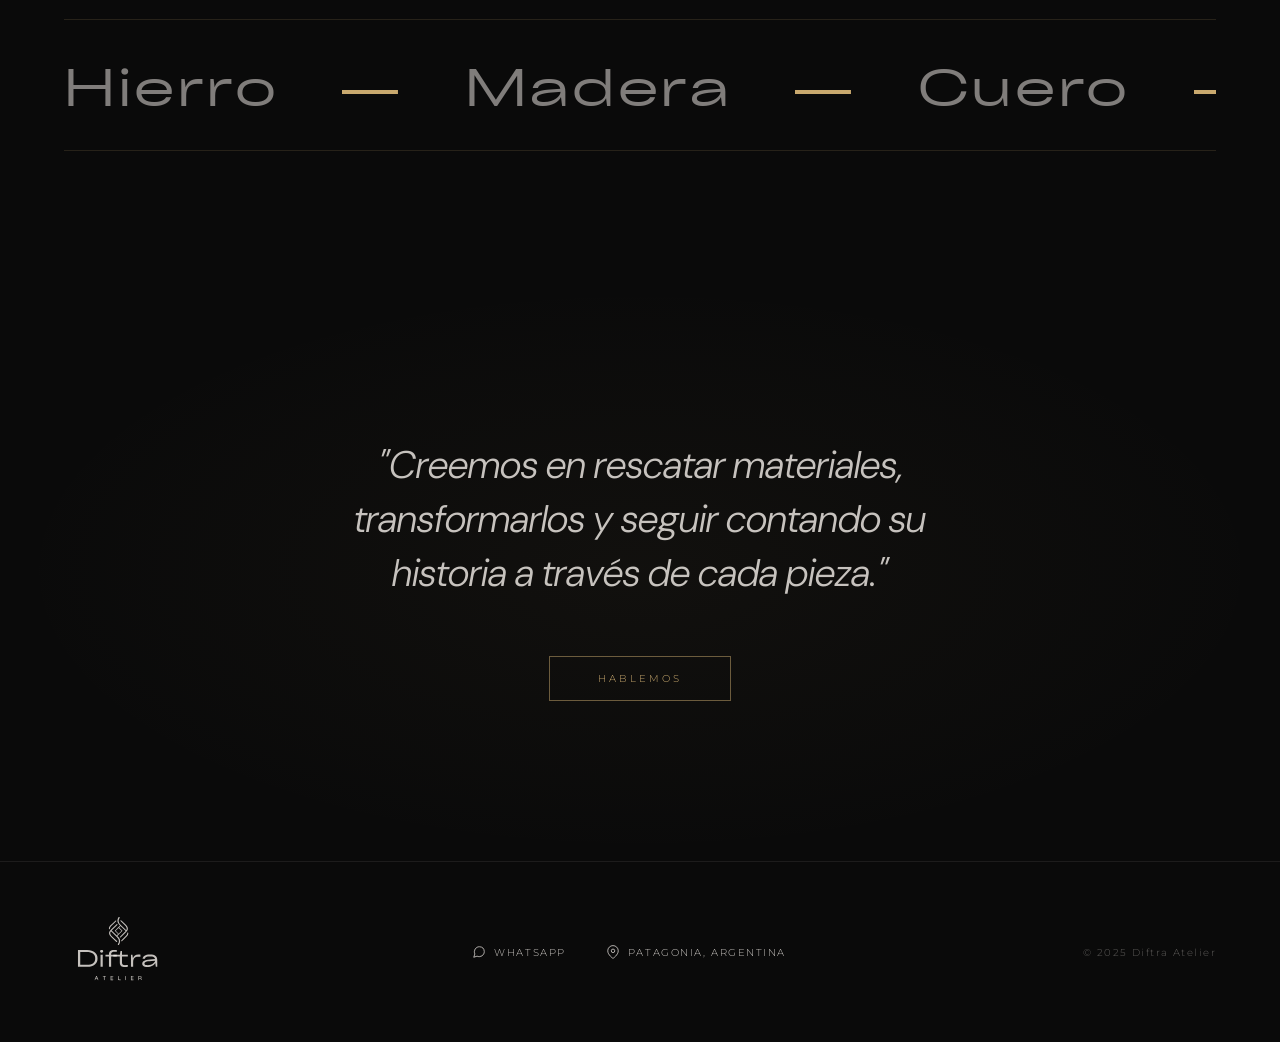
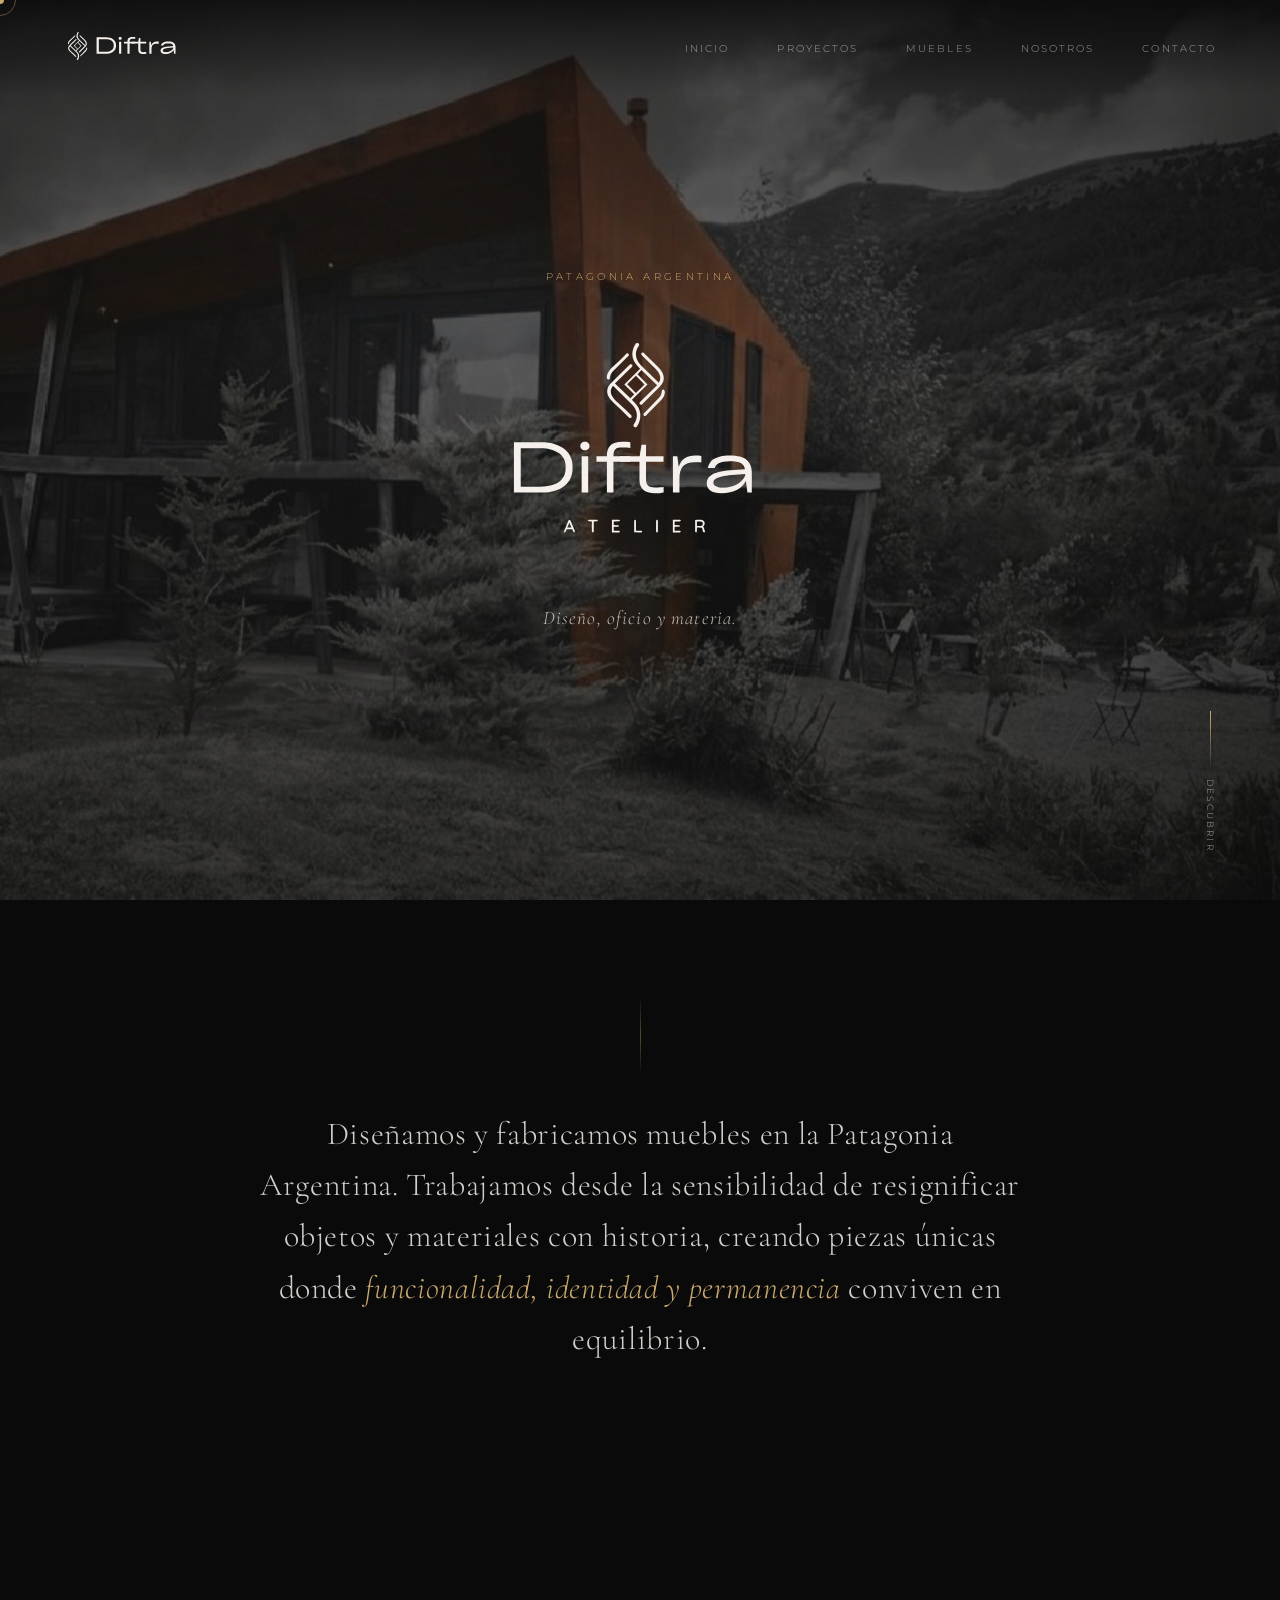
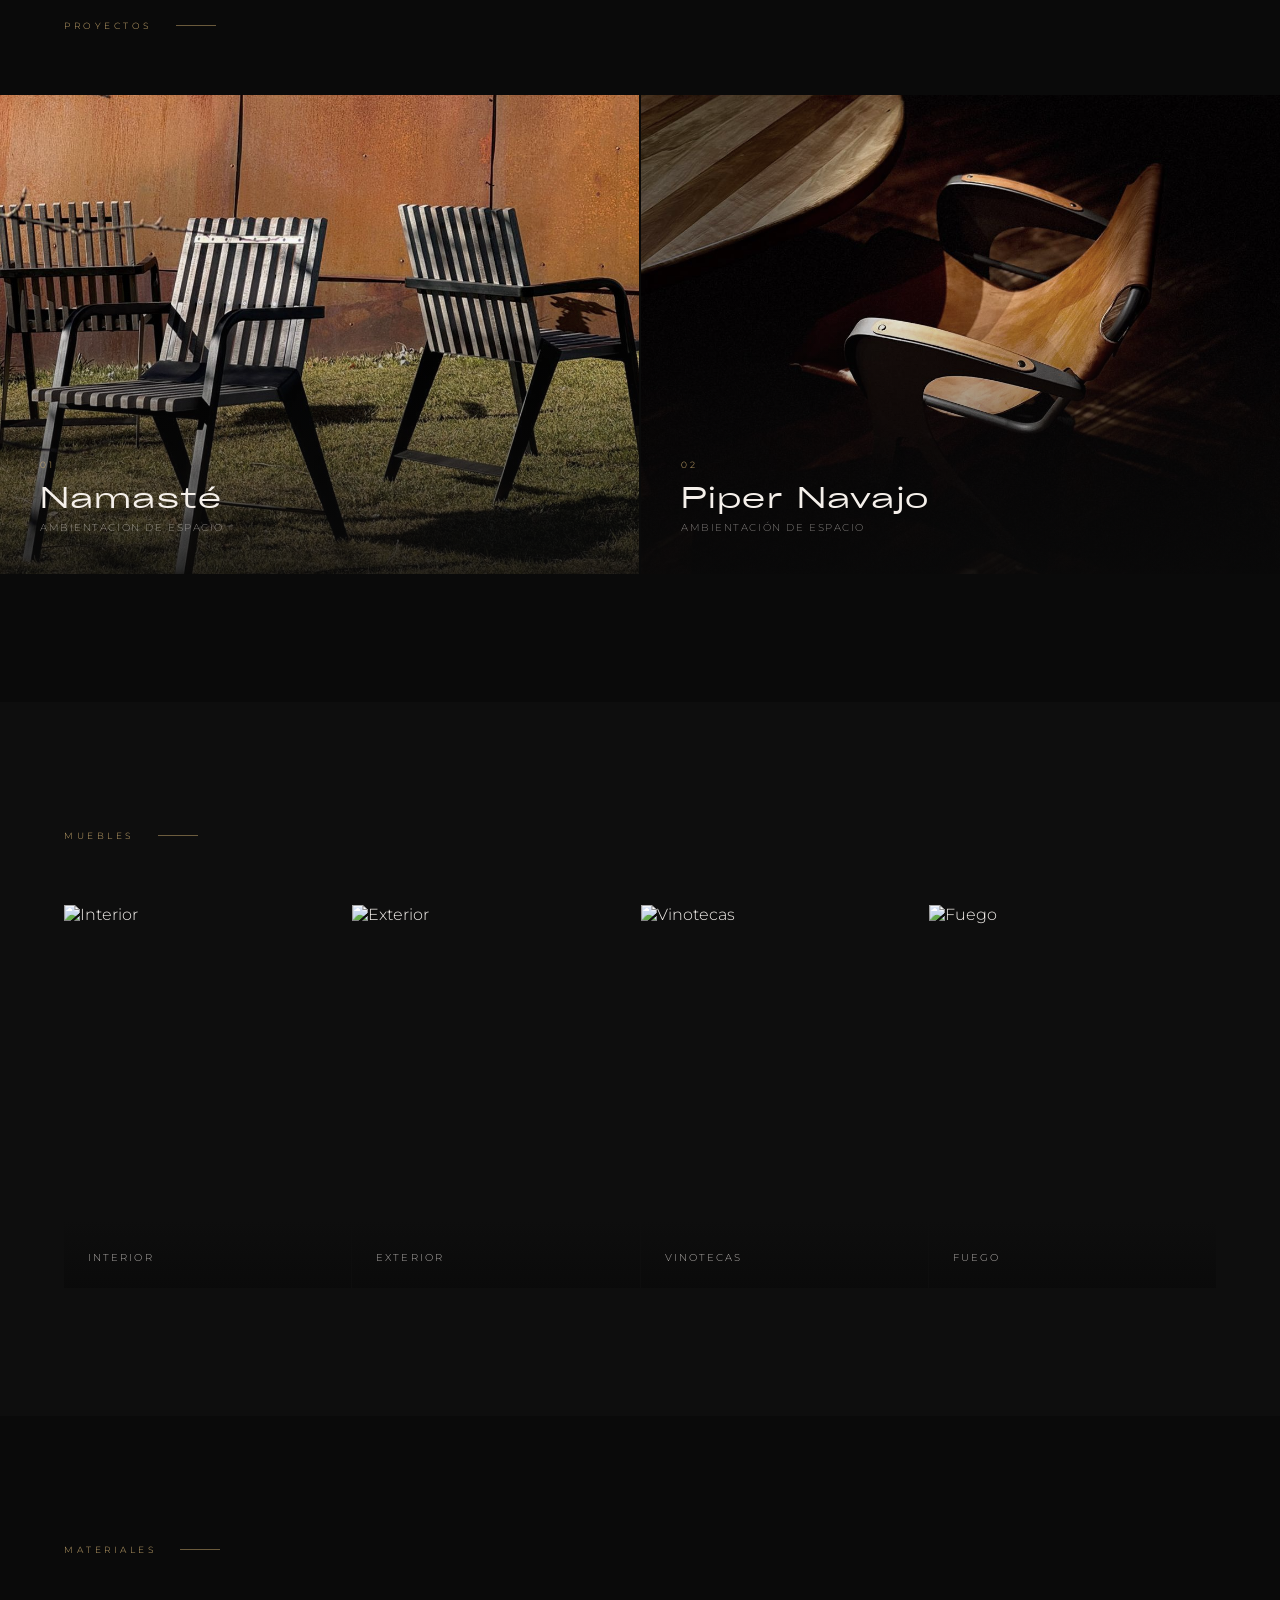
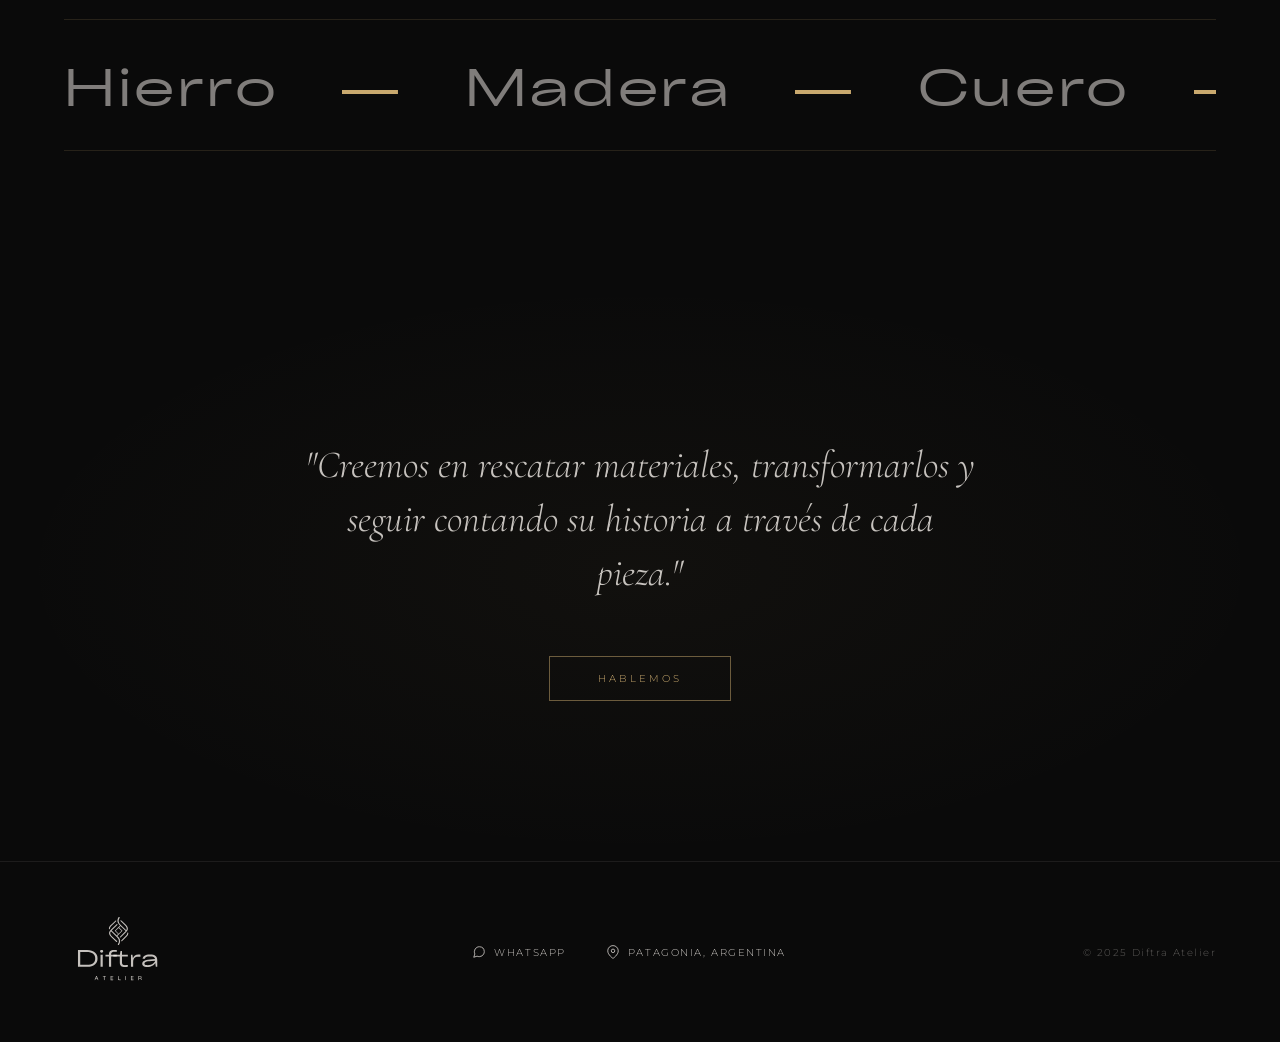
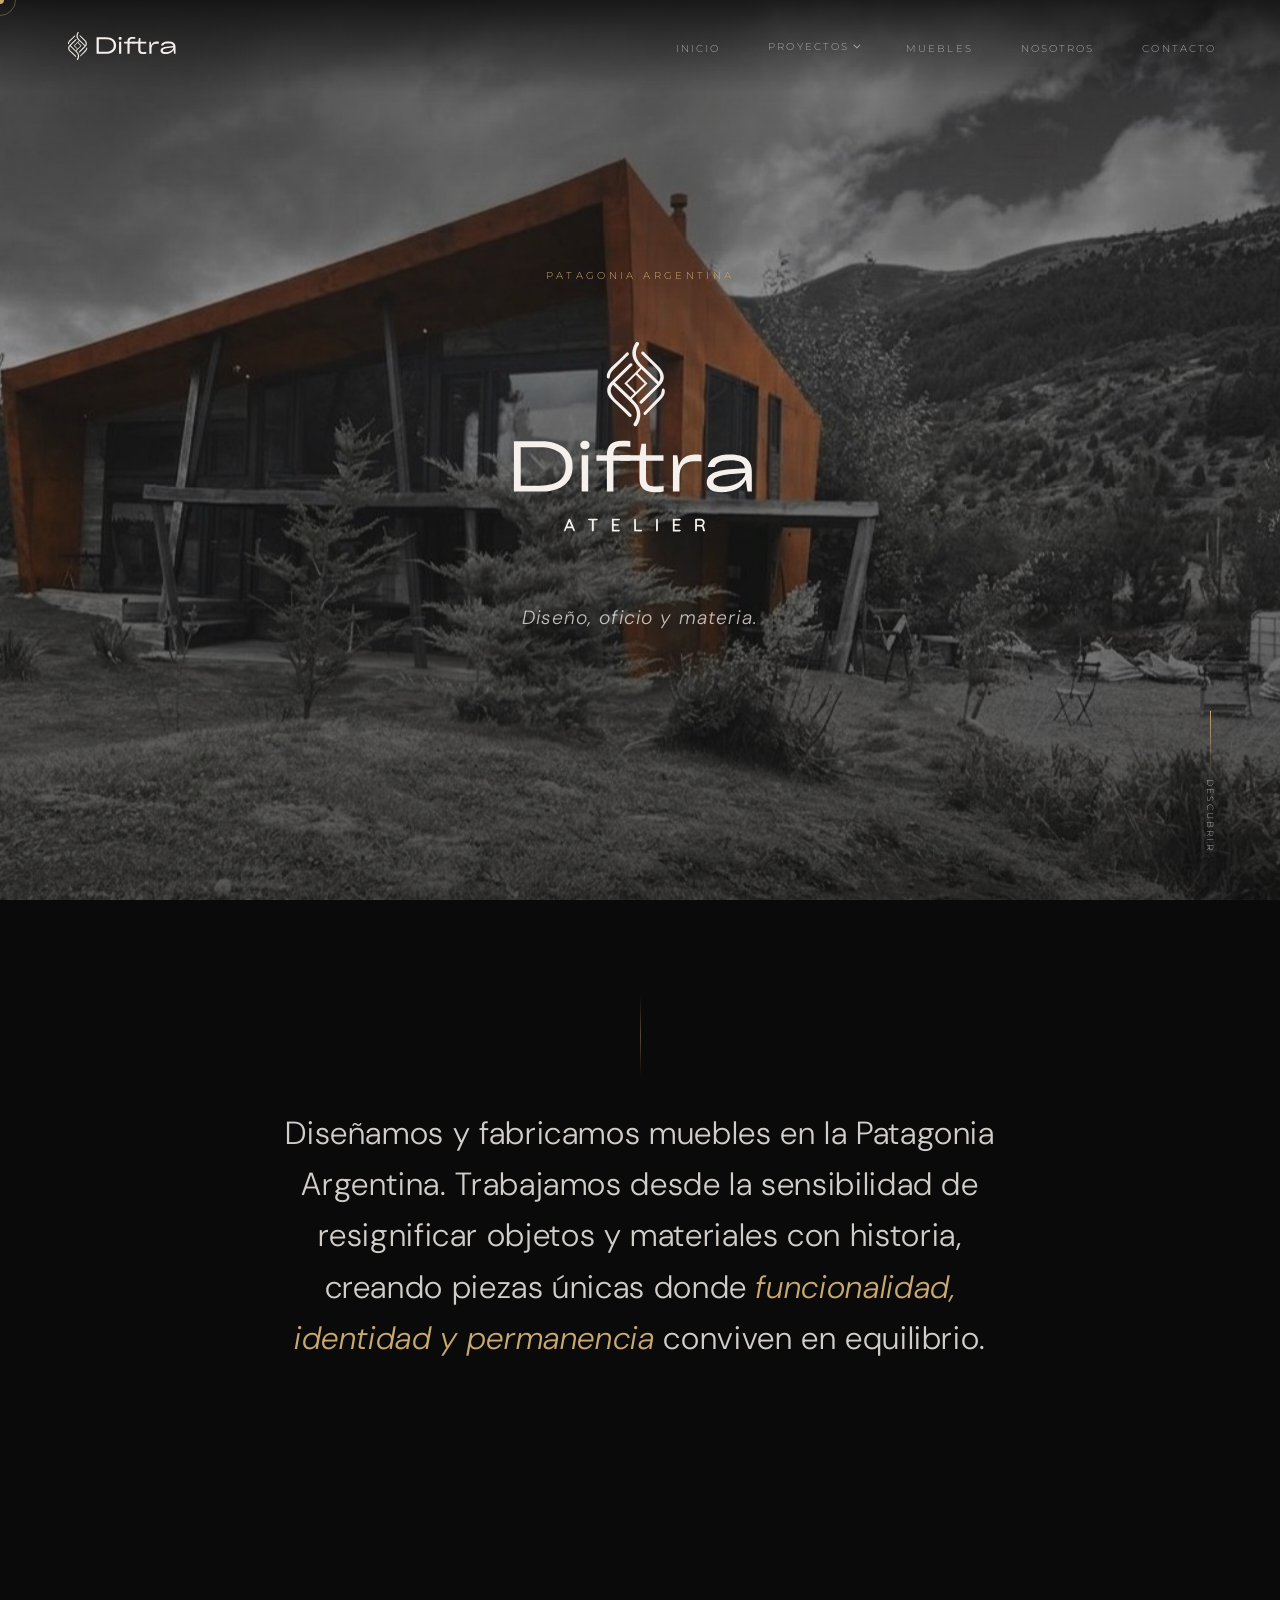
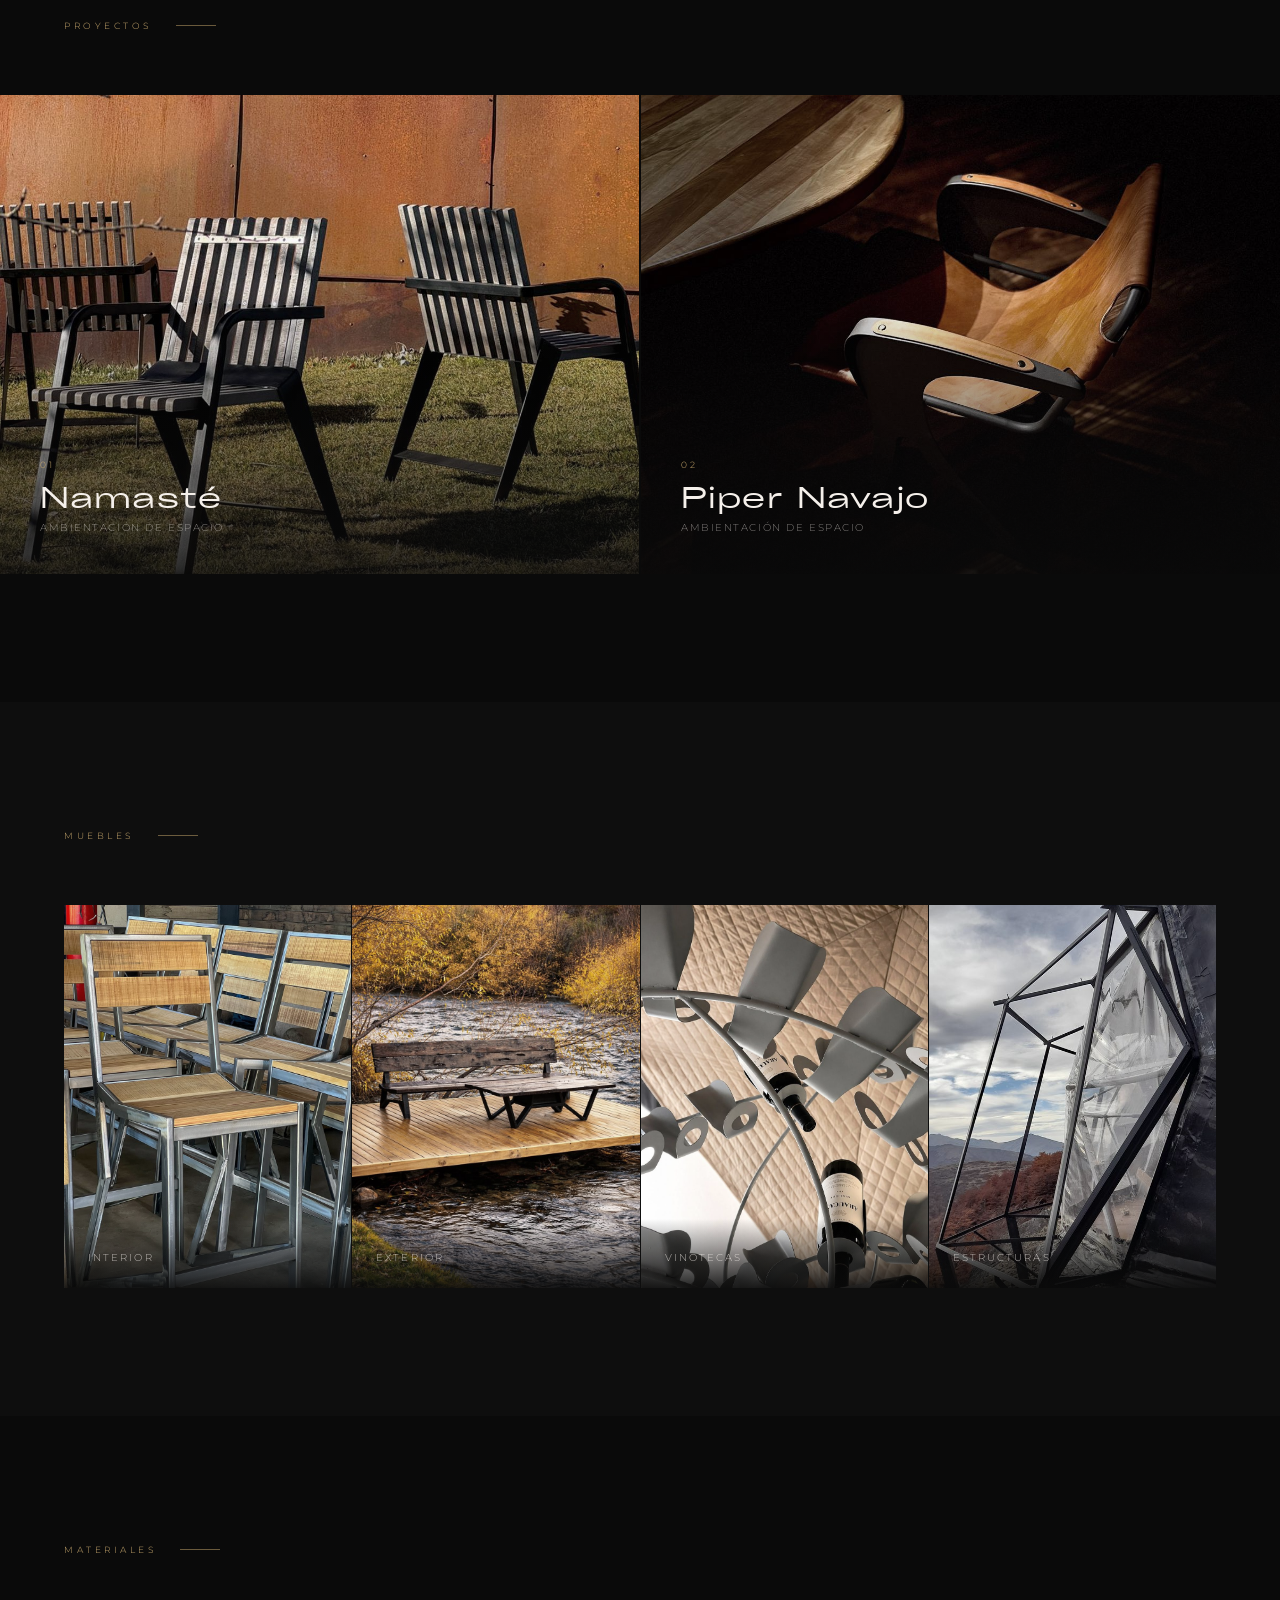
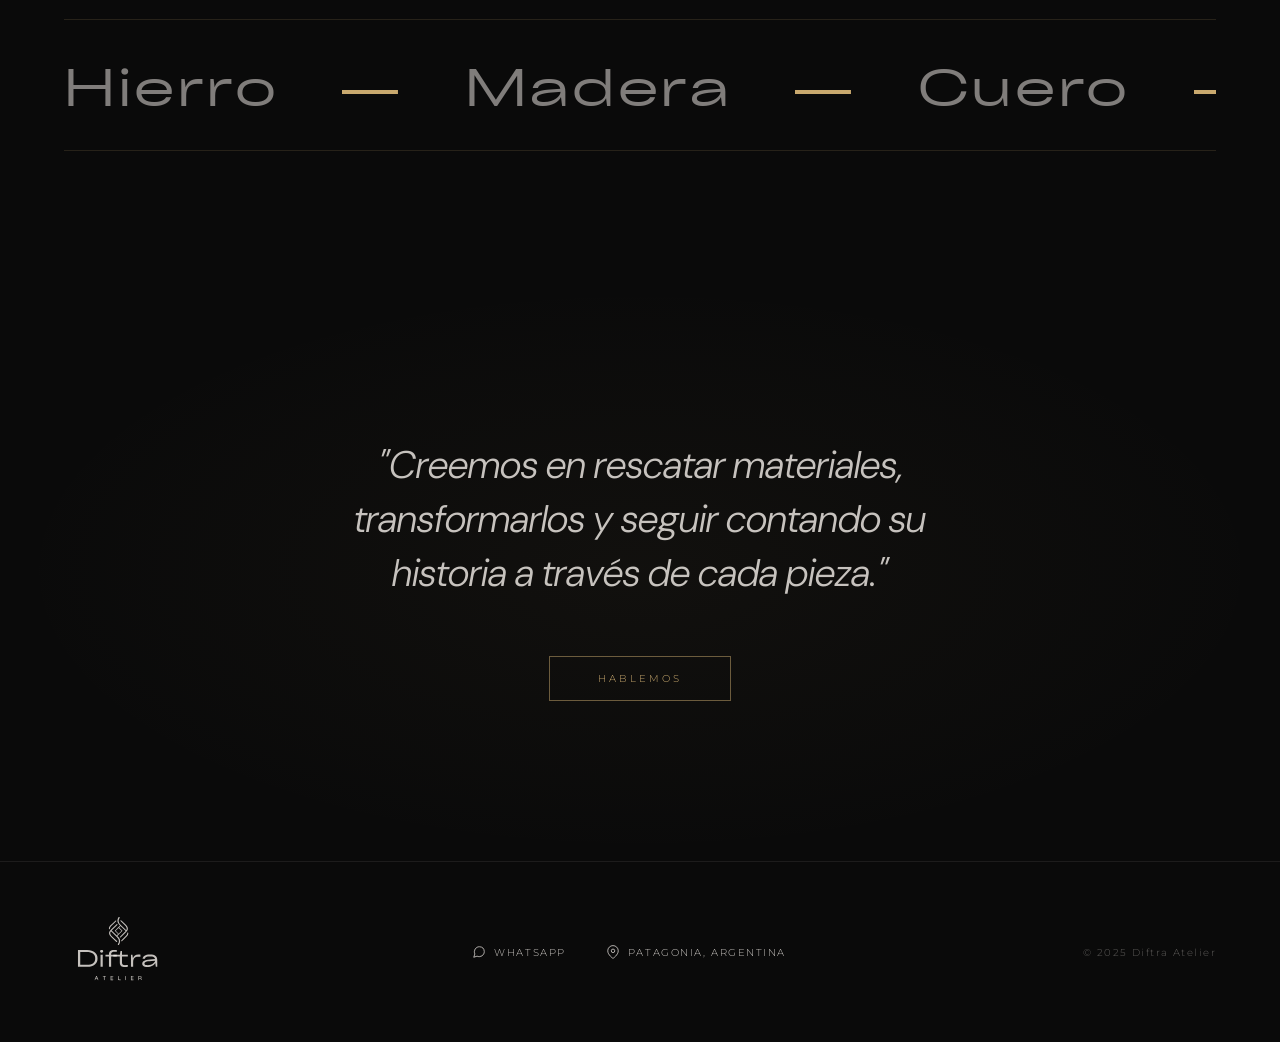
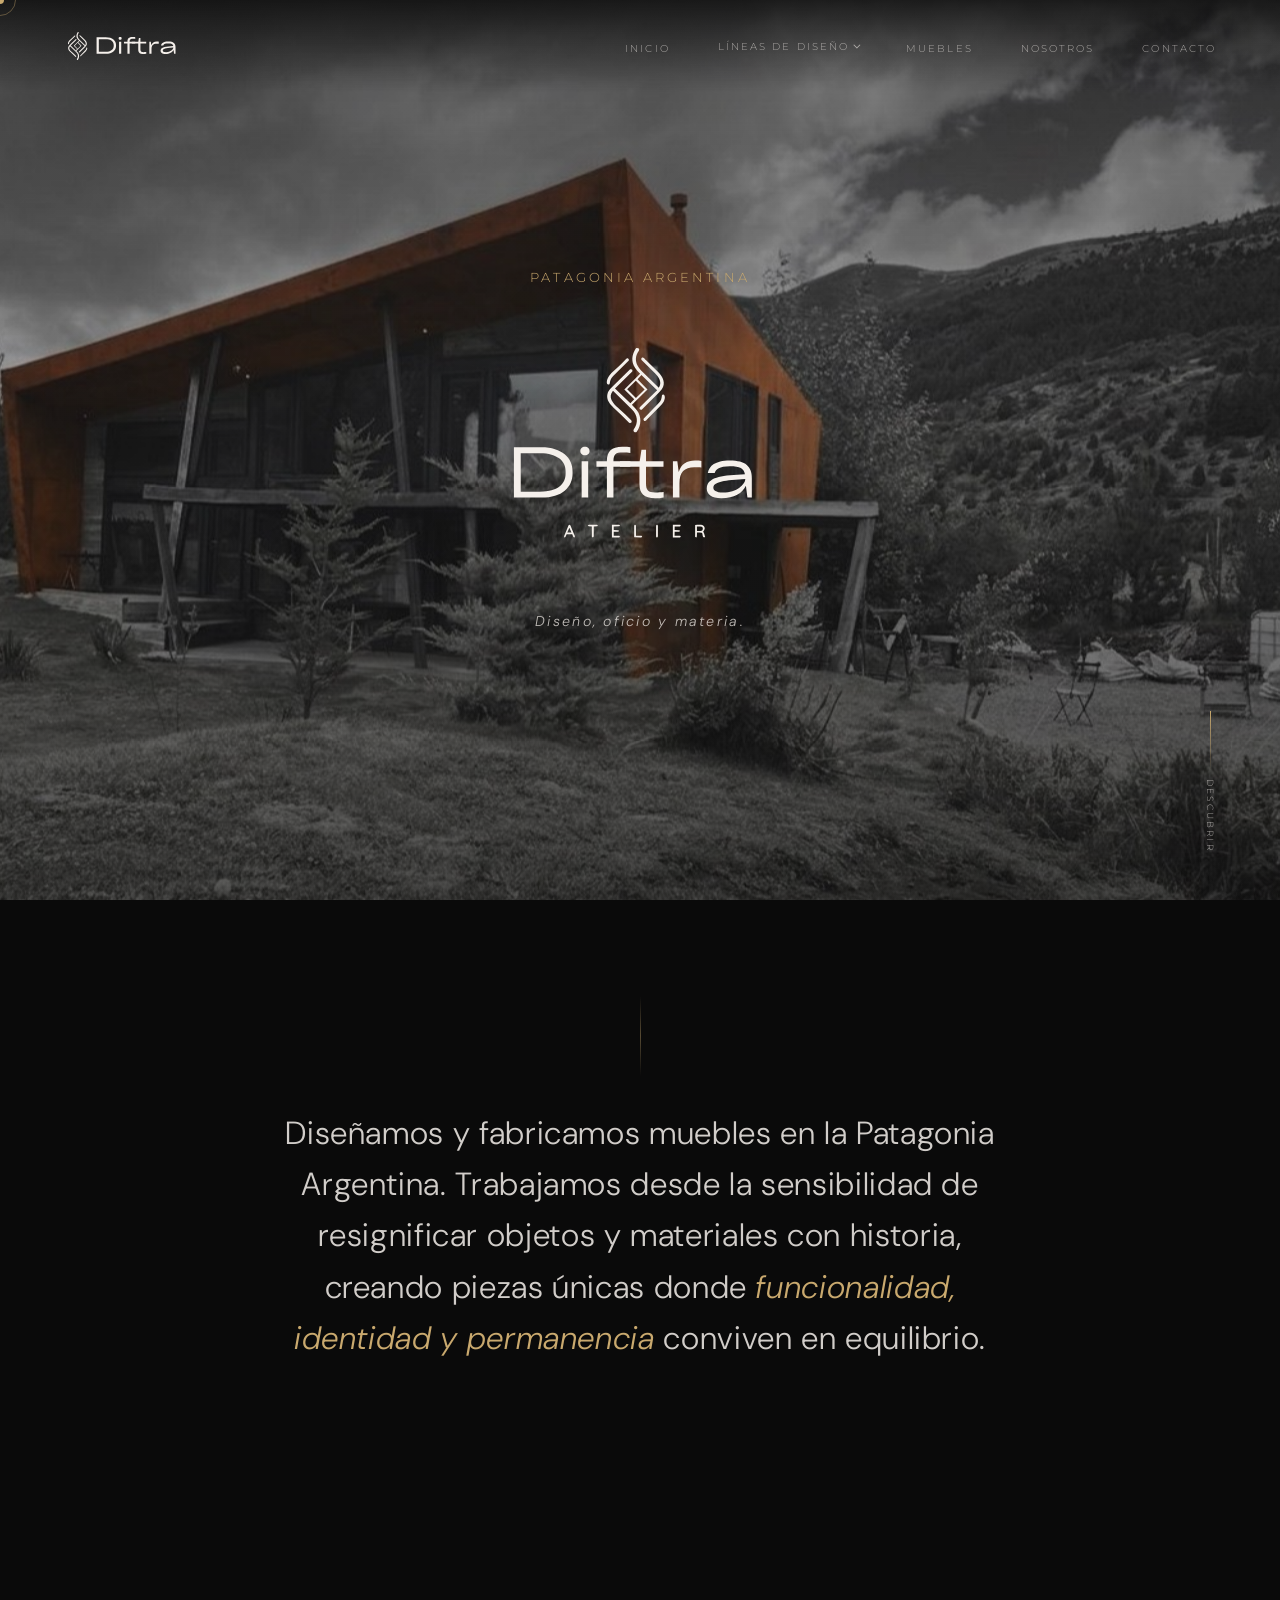
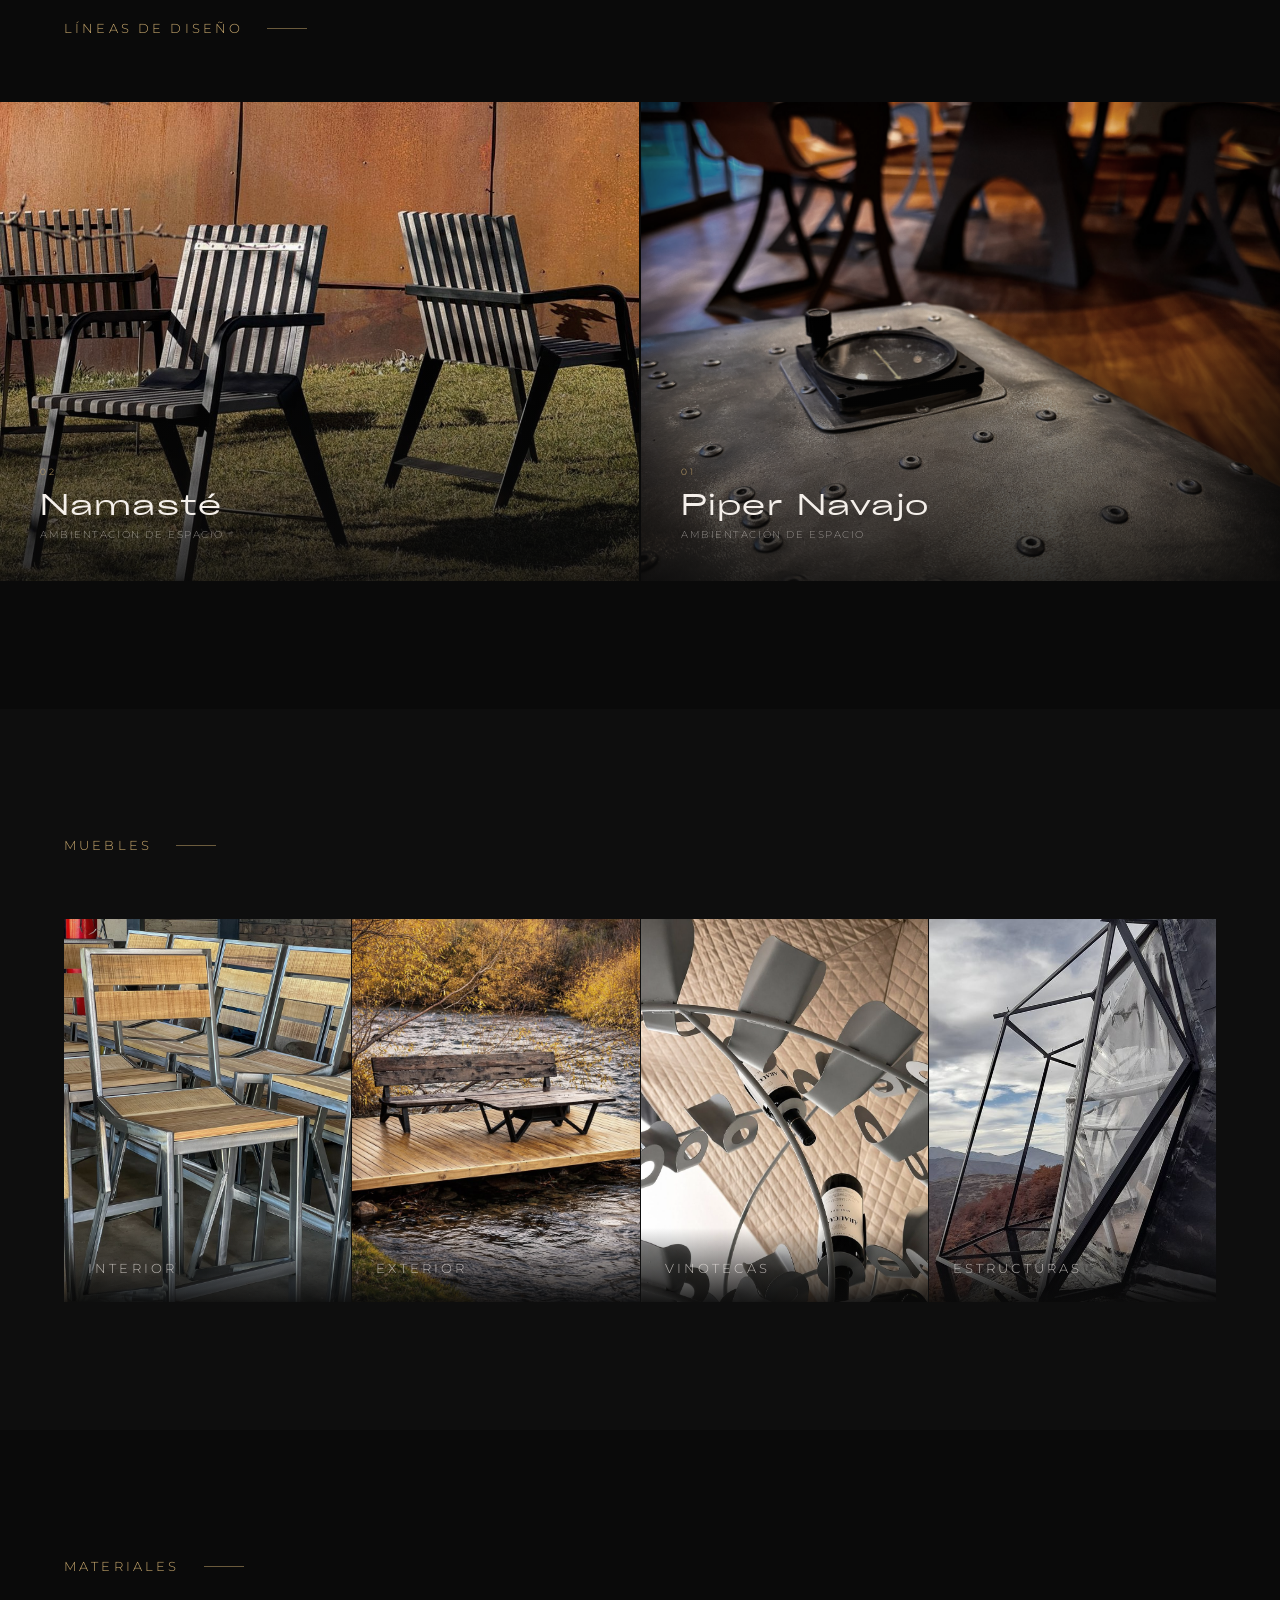
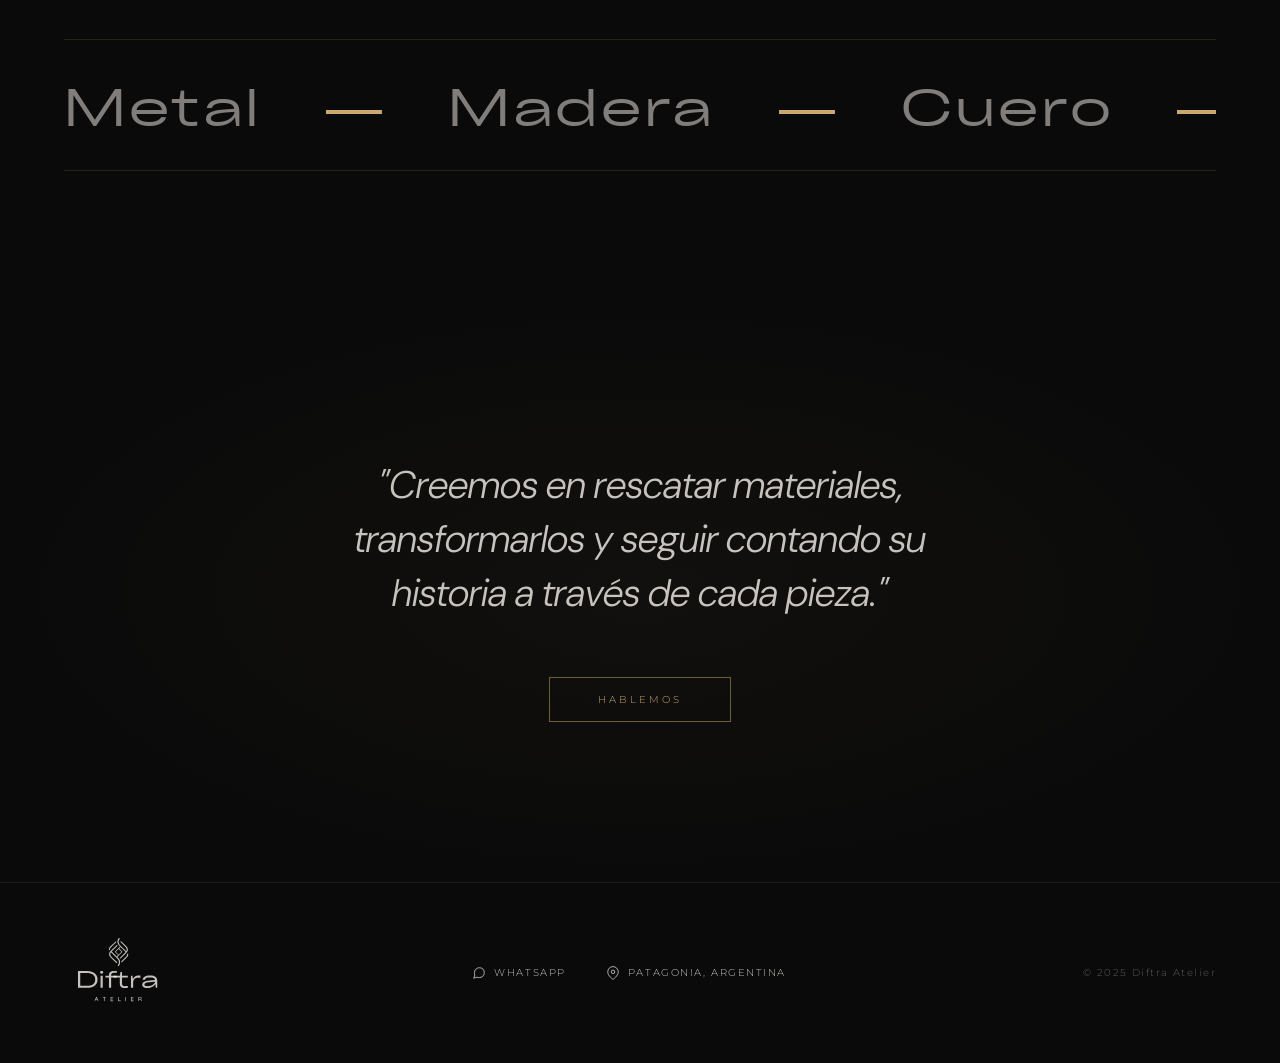
